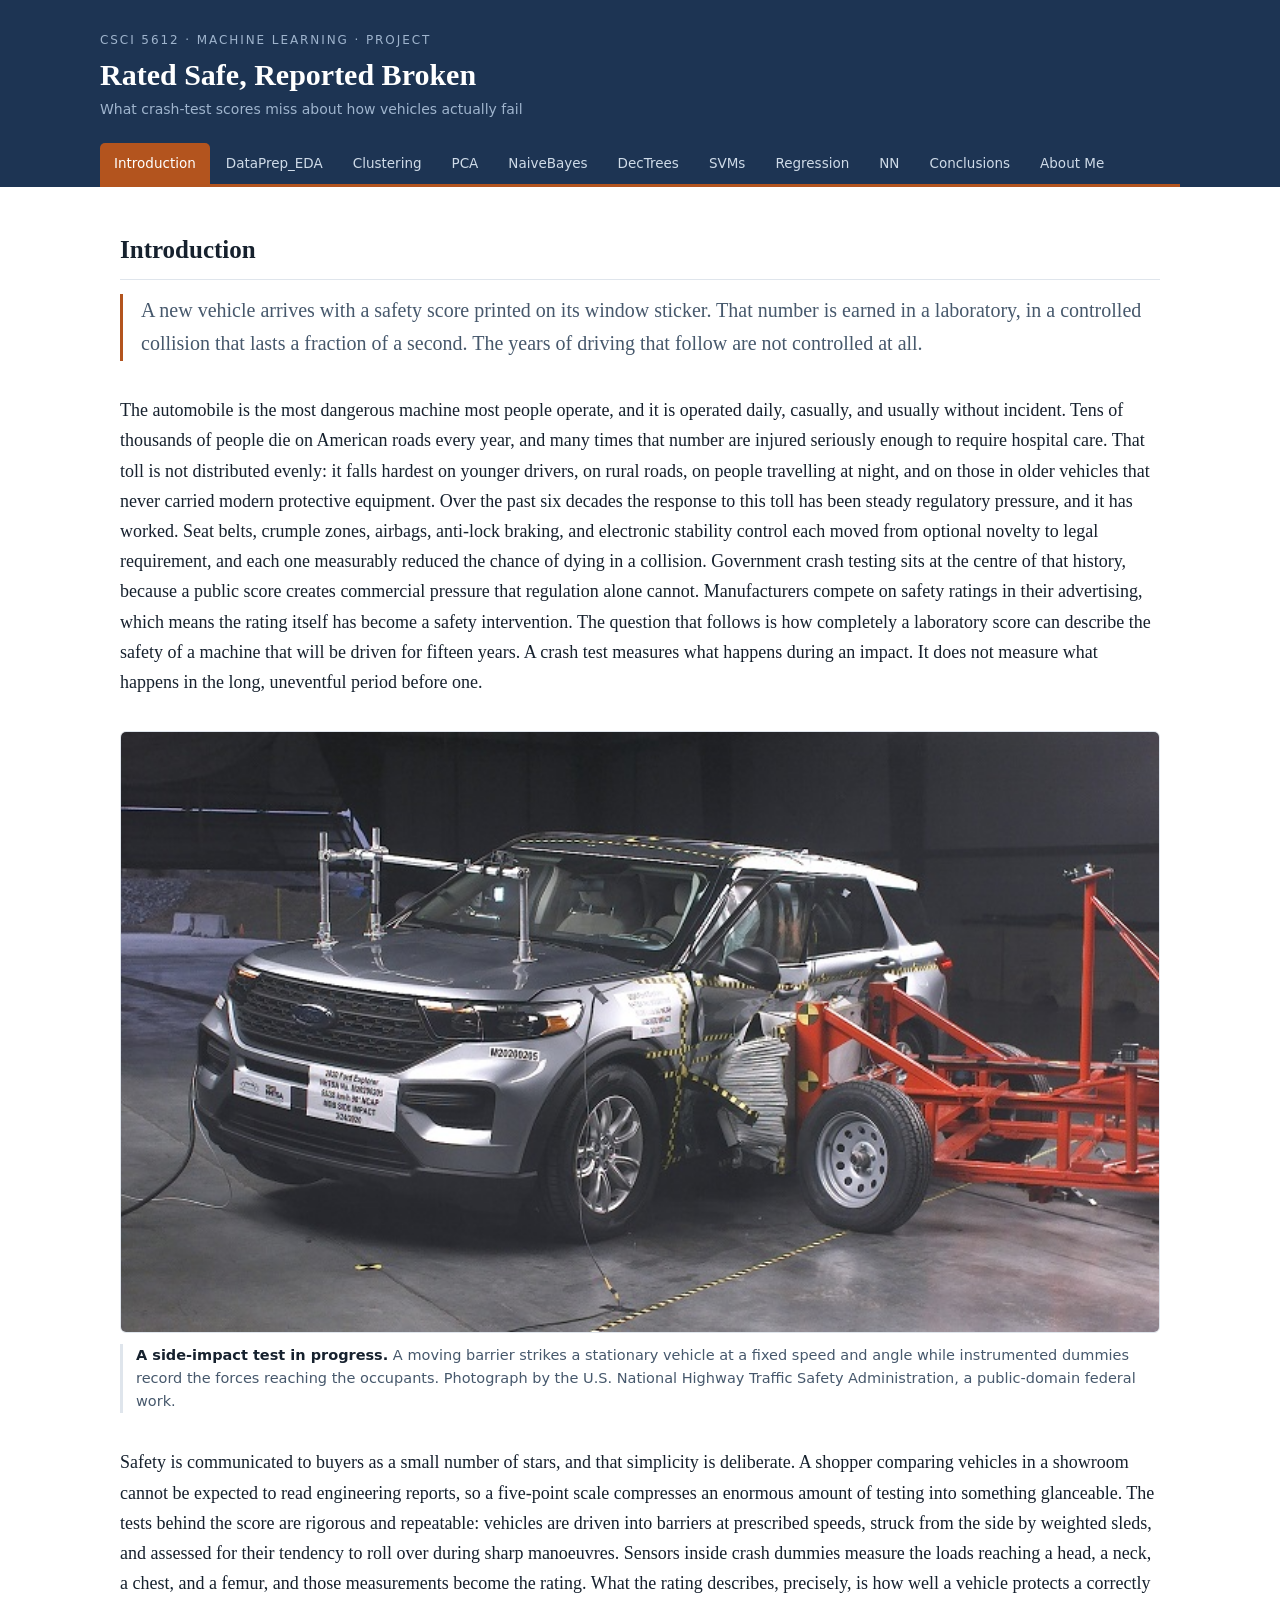
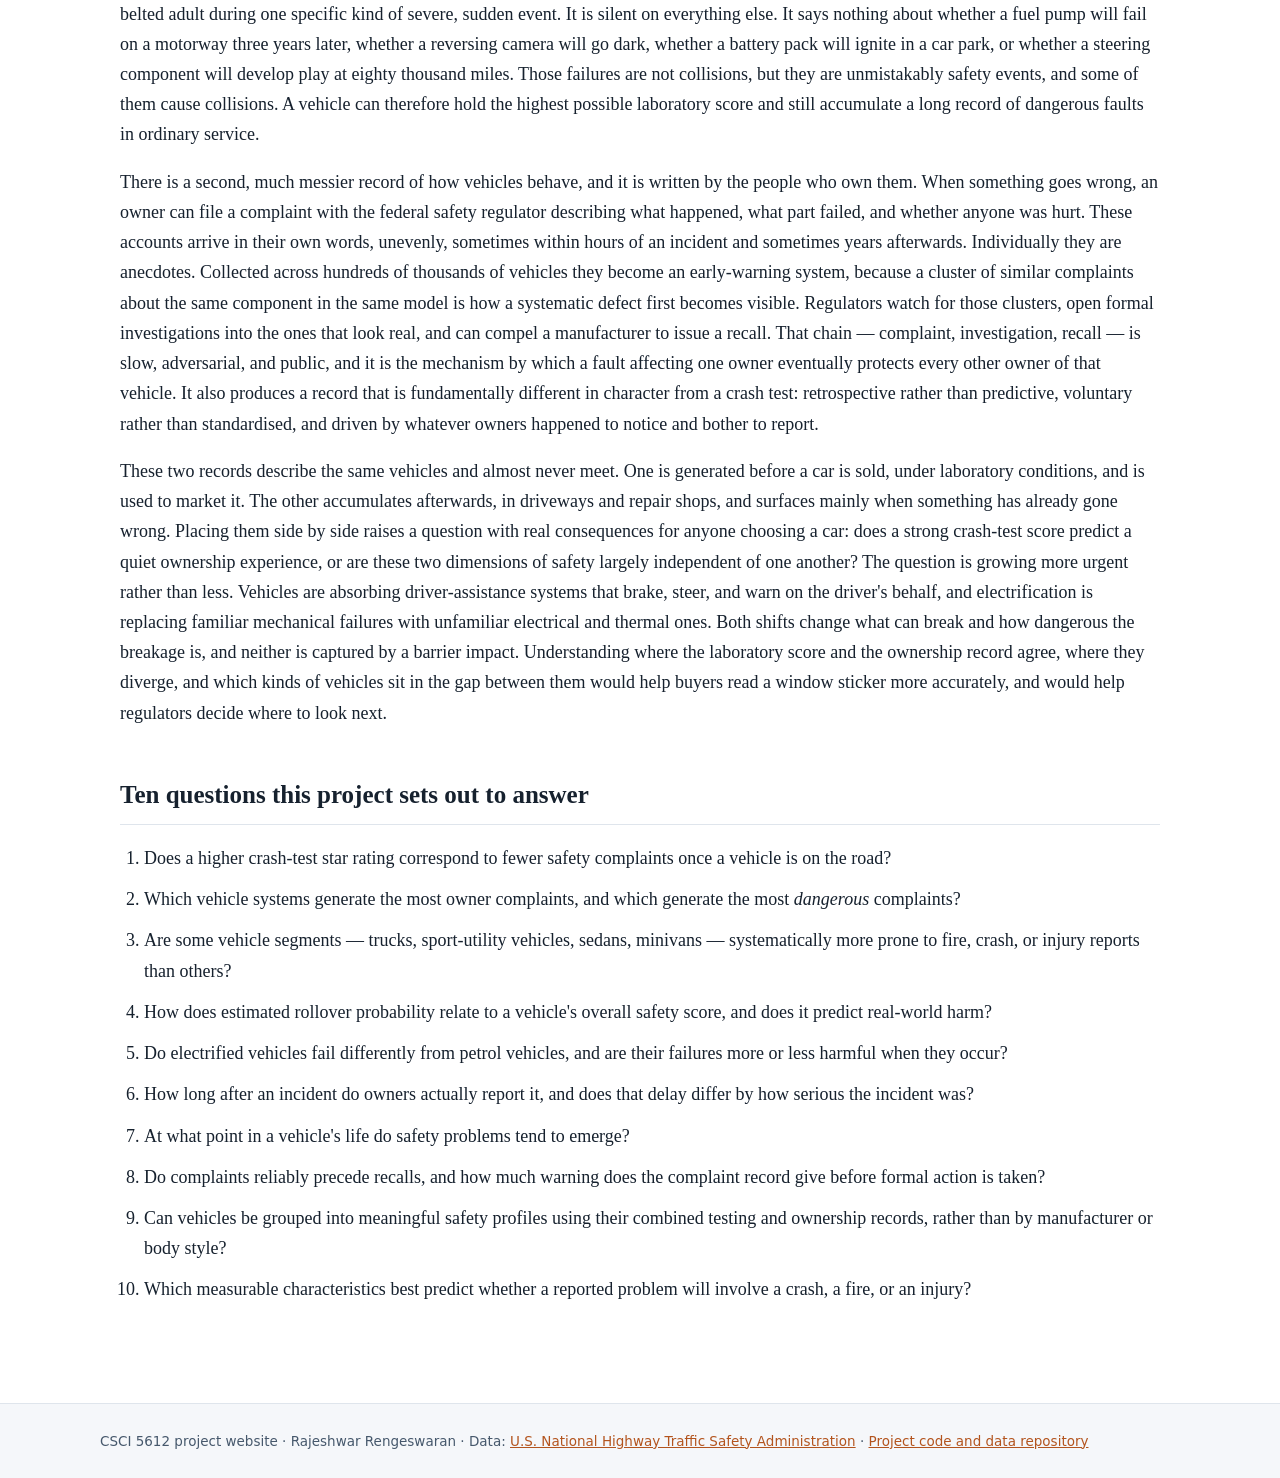
==== index.html @ ea60a5d2 "Module 1 Part 1: topic, data gathering, cleaning, and EDA Gathers NHTSA vehicle safety data from thr" ====
<!DOCTYPE html>
<html lang="en">
<head>
<meta charset="utf-8">
<meta name="viewport" content="width=device-width, initial-scale=1">
<title>Introduction | Vehicle Safety Project</title>
<meta name="description" content="Why laboratory crash-test scores may not describe how vehicles actually fail in service.">
<link rel="stylesheet" href="assets/css/style.css">
</head>
<body>
<header class="masthead">
  <div class="masthead-inner">
    <p class="course">CSCI 5612 &middot; Machine Learning &middot; Project</p>
    <h1>Rated Safe, Reported Broken</h1>
    <p class="byline">What crash-test scores miss about how vehicles actually fail</p>
    <nav class="tabs">
      <a href="index.html" class="active">Introduction</a>
      <a href="dataprep_eda.html">DataPrep_EDA</a>
      <a href="clustering.html">Clustering</a>
      <a href="pca.html">PCA</a>
      <a href="naivebayes.html">NaiveBayes</a>
      <a href="dectrees.html">DecTrees</a>
      <a href="svms.html">SVMs</a>
      <a href="regression.html">Regression</a>
      <a href="nn.html">NN</a>
      <a href="conclusions.html">Conclusions</a>
      <a href="about.html">About Me</a>
    </nav>
  </div>
</header>
<main>
<h2>Introduction</h2>

<p class="lede">A new vehicle arrives with a safety score printed on its window
sticker. That number is earned in a laboratory, in a controlled collision that
lasts a fraction of a second. The years of driving that follow are not
controlled at all.</p>

<p>The automobile is the most dangerous machine most people operate, and it is
operated daily, casually, and usually without incident. Tens of thousands of
people die on American roads every year, and many times that number are injured
seriously enough to require hospital care. That toll is not distributed evenly:
it falls hardest on younger drivers, on rural roads, on people travelling at
night, and on those in older vehicles that never carried modern protective
equipment. Over the past six decades the response to this toll has been steady
regulatory pressure, and it has worked. Seat belts, crumple zones, airbags,
anti-lock braking, and electronic stability control each moved from optional
novelty to legal requirement, and each one measurably reduced the chance of
dying in a collision. Government crash testing sits at the centre of that
history, because a public score creates commercial pressure that regulation
alone cannot. Manufacturers compete on safety ratings in their advertising,
which means the rating itself has become a safety intervention. The question
that follows is how completely a laboratory score can describe the safety of a
machine that will be driven for fifteen years. A crash test measures what
happens during an impact. It does not measure what happens in the long,
uneventful period before one.</p>

<figure>
  <img src="assets/img/crashtest_side.jpg"
       alt="A silver sport-utility vehicle undergoing a laboratory side-impact crash test">
  <figcaption><b>A side-impact test in progress.</b> A moving barrier strikes a
  stationary vehicle at a fixed speed and angle while instrumented dummies record
  the forces reaching the occupants. Photograph by the U.S. National Highway
  Traffic Safety Administration, a public-domain federal work.</figcaption>
</figure>

<p>Safety is communicated to buyers as a small number of stars, and that
simplicity is deliberate. A shopper comparing vehicles in a showroom cannot be
expected to read engineering reports, so a five-point scale compresses an
enormous amount of testing into something glanceable. The tests behind the score
are rigorous and repeatable: vehicles are driven into barriers at prescribed
speeds, struck from the side by weighted sleds, and assessed for their tendency
to roll over during sharp manoeuvres. Sensors inside crash dummies measure the
loads reaching a head, a neck, a chest, and a femur, and those measurements
become the rating. What the rating describes, precisely, is how well a vehicle
protects a correctly belted adult during one specific kind of severe, sudden
event. It is silent on everything else. It says nothing about whether a fuel
pump will fail on a motorway three years later, whether a reversing camera will
go dark, whether a battery pack will ignite in a car park, or whether a steering
component will develop play at eighty thousand miles. Those failures are not
collisions, but they are unmistakably safety events, and some of them cause
collisions. A vehicle can therefore hold the highest possible laboratory score
and still accumulate a long record of dangerous faults in ordinary service.</p>

<p>There is a second, much messier record of how vehicles behave, and it is
written by the people who own them. When something goes wrong, an owner can file
a complaint with the federal safety regulator describing what happened, what
part failed, and whether anyone was hurt. These accounts arrive in their own
words, unevenly, sometimes within hours of an incident and sometimes years
afterwards. Individually they are anecdotes. Collected across hundreds of
thousands of vehicles they become an early-warning system, because a cluster of
similar complaints about the same component in the same model is how a
systematic defect first becomes visible. Regulators watch for those clusters,
open formal investigations into the ones that look real, and can compel a
manufacturer to issue a recall. That chain — complaint, investigation, recall —
is slow, adversarial, and public, and it is the mechanism by which a fault
affecting one owner eventually protects every other owner of that vehicle. It
also produces a record that is fundamentally different in character from a crash
test: retrospective rather than predictive, voluntary rather than standardised,
and driven by whatever owners happened to notice and bother to report.</p>

<p>These two records describe the same vehicles and almost never meet. One is
generated before a car is sold, under laboratory conditions, and is used to
market it. The other accumulates afterwards, in driveways and repair shops, and
surfaces mainly when something has already gone wrong. Placing them side by side
raises a question with real consequences for anyone choosing a car: does a strong
crash-test score predict a quiet ownership experience, or are these two
dimensions of safety largely independent of one another? The question is growing
more urgent rather than less. Vehicles are absorbing driver-assistance systems
that brake, steer, and warn on the driver's behalf, and electrification is
replacing familiar mechanical failures with unfamiliar electrical and thermal
ones. Both shifts change what can break and how dangerous the breakage is, and
neither is captured by a barrier impact. Understanding where the laboratory score
and the ownership record agree, where they diverge, and which kinds of vehicles
sit in the gap between them would help buyers read a window sticker more
accurately, and would help regulators decide where to look next.</p>

<h2>Ten questions this project sets out to answer</h2>
<ol class="questions">
  <li>Does a higher crash-test star rating correspond to fewer safety complaints
      once a vehicle is on the road?</li>
  <li>Which vehicle systems generate the most owner complaints, and which generate
      the most <em>dangerous</em> complaints?</li>
  <li>Are some vehicle segments — trucks, sport-utility vehicles, sedans, minivans —
      systematically more prone to fire, crash, or injury reports than others?</li>
  <li>How does estimated rollover probability relate to a vehicle's overall safety
      score, and does it predict real-world harm?</li>
  <li>Do electrified vehicles fail differently from petrol vehicles, and are their
      failures more or less harmful when they occur?</li>
  <li>How long after an incident do owners actually report it, and does that delay
      differ by how serious the incident was?</li>
  <li>At what point in a vehicle's life do safety problems tend to emerge?</li>
  <li>Do complaints reliably precede recalls, and how much warning does the
      complaint record give before formal action is taken?</li>
  <li>Can vehicles be grouped into meaningful safety profiles using their combined
      testing and ownership records, rather than by manufacturer or body style?</li>
  <li>Which measurable characteristics best predict whether a reported problem will
      involve a crash, a fire, or an injury?</li>
</ol>
</main>
<footer><div>
  CSCI 5612 project website &middot; Rajeshwar Rengeswaran &middot;
  Data: <a href="https://www.nhtsa.gov/">U.S. National Highway Traffic Safety Administration</a> &middot;
  <a href="https://github.com/Rajeshwar987/csci5612-project">Project code and data repository</a>
</div></footer>
</body>
</html>
---- assets/css/style.css ----
/* CSCI 5612 Project - shared stylesheet */

:root {
  --ink: #16212e;
  --ink-soft: #46586c;
  --line: #dfe5ec;
  --bg: #ffffff;
  --bg-soft: #f5f7fa;
  --accent: #b3541e;
  --accent-soft: #fbf1e9;
  --navy: #1d3453;
  --max: 1080px;
}

* { box-sizing: border-box; }

html { scroll-behavior: smooth; }

body {
  margin: 0;
  background: var(--bg);
  color: var(--ink);
  font-family: "Iowan Old Style", "Palatino Linotype", Palatino, Georgia, serif;
  font-size: 18px;
  line-height: 1.68;
  -webkit-font-smoothing: antialiased;
}

/* ---------- masthead + navigation ---------- */

.masthead {
  background: var(--navy);
  color: #fff;
  padding: 30px 20px 0;
}

.masthead-inner {
  max-width: var(--max);
  margin: 0 auto;
}

.masthead .course {
  font-family: ui-sans-serif, system-ui, -apple-system, "Segoe UI", sans-serif;
  font-size: 12px;
  letter-spacing: 0.16em;
  text-transform: uppercase;
  color: #9fb4cd;
  margin: 0 0 6px;
}

.masthead h1 {
  font-size: 30px;
  line-height: 1.25;
  margin: 0 0 4px;
  font-weight: 600;
}

.masthead .byline {
  font-family: ui-sans-serif, system-ui, -apple-system, "Segoe UI", sans-serif;
  font-size: 14px;
  color: #9fb4cd;
  margin: 0 0 22px;
}

nav.tabs {
  display: flex;
  flex-wrap: wrap;
  gap: 2px;
  border-bottom: 3px solid var(--accent);
}

nav.tabs a {
  font-family: ui-sans-serif, system-ui, -apple-system, "Segoe UI", sans-serif;
  font-size: 13.5px;
  font-weight: 500;
  text-decoration: none;
  color: #cfdbe8;
  padding: 9px 14px;
  border-radius: 5px 5px 0 0;
  white-space: nowrap;
}

nav.tabs a:hover { background: rgba(255, 255, 255, 0.12); color: #fff; }

nav.tabs a.active {
  background: var(--accent);
  color: #fff;
}

/* ---------- page body ---------- */

main {
  max-width: var(--max);
  margin: 0 auto;
  padding: 42px 20px 80px;
}

h2 {
  font-size: 25px;
  margin: 46px 0 14px;
  padding-bottom: 8px;
  border-bottom: 1px solid var(--line);
  font-weight: 600;
}

main > h2:first-child { margin-top: 0; }

h3 {
  font-size: 19px;
  margin: 32px 0 10px;
  font-weight: 600;
}

p { margin: 0 0 17px; }

a { color: var(--accent); }

code {
  font-family: ui-monospace, "SF Mono", "Cascadia Mono", Consolas, monospace;
  font-size: 0.85em;
  background: var(--bg-soft);
  border: 1px solid var(--line);
  border-radius: 4px;
  padding: 1px 5px;
  word-break: break-all;
}

/* ---------- reusable blocks ---------- */

.lede {
  font-size: 20px;
  color: var(--ink-soft);
  border-left: 3px solid var(--accent);
  padding-left: 18px;
  margin-bottom: 34px;
}

.callout {
  background: var(--accent-soft);
  border: 1px solid #edd9c8;
  border-left: 4px solid var(--accent);
  border-radius: 0 6px 6px 0;
  padding: 16px 20px;
  margin: 26px 0;
}

.callout p:last-child { margin-bottom: 0; }

.placeholder {
  background: var(--bg-soft);
  border: 1px dashed #c3ccd7;
  border-radius: 8px;
  padding: 30px 26px;
  color: var(--ink-soft);
}

.placeholder p:last-child { margin-bottom: 0; }

ol.questions { padding-left: 24px; }
ol.questions li { margin-bottom: 11px; }

/* ---------- figures ---------- */

figure {
  margin: 34px 0;
  padding: 0;
}

figure img {
  width: 100%;
  height: auto;
  display: block;
  border: 1px solid var(--line);
  border-radius: 6px;
  background: #fff;
}

figure figcaption {
  font-family: ui-sans-serif, system-ui, -apple-system, "Segoe UI", sans-serif;
  font-size: 14.5px;
  line-height: 1.6;
  color: var(--ink-soft);
  margin-top: 11px;
  padding-left: 13px;
  border-left: 3px solid var(--line);
}

figure figcaption b { color: var(--ink); }

.figure-grid {
  display: grid;
  grid-template-columns: repeat(auto-fit, minmax(300px, 1fr));
  gap: 26px;
}

.figure-grid figure { margin: 0; }

/* ---------- tables ---------- */

.table-wrap { overflow-x: auto; margin: 26px 0; }

table {
  border-collapse: collapse;
  width: 100%;
  font-family: ui-sans-serif, system-ui, -apple-system, "Segoe UI", sans-serif;
  font-size: 14.5px;
}

th, td {
  border: 1px solid var(--line);
  padding: 8px 12px;
  text-align: left;
  vertical-align: top;
}

th { background: var(--bg-soft); font-weight: 600; }

tbody tr:nth-child(even) { background: #fafbfd; }

/* ---------- footer ---------- */

footer {
  border-top: 1px solid var(--line);
  background: var(--bg-soft);
  padding: 26px 20px;
}

footer div {
  max-width: var(--max);
  margin: 0 auto;
  font-family: ui-sans-serif, system-ui, -apple-system, "Segoe UI", sans-serif;
  font-size: 13.5px;
  color: var(--ink-soft);
}

@media (max-width: 640px) {
  body { font-size: 17px; }
  .masthead h1 { font-size: 24px; }
  nav.tabs a { font-size: 12.5px; padding: 8px 10px; }
}
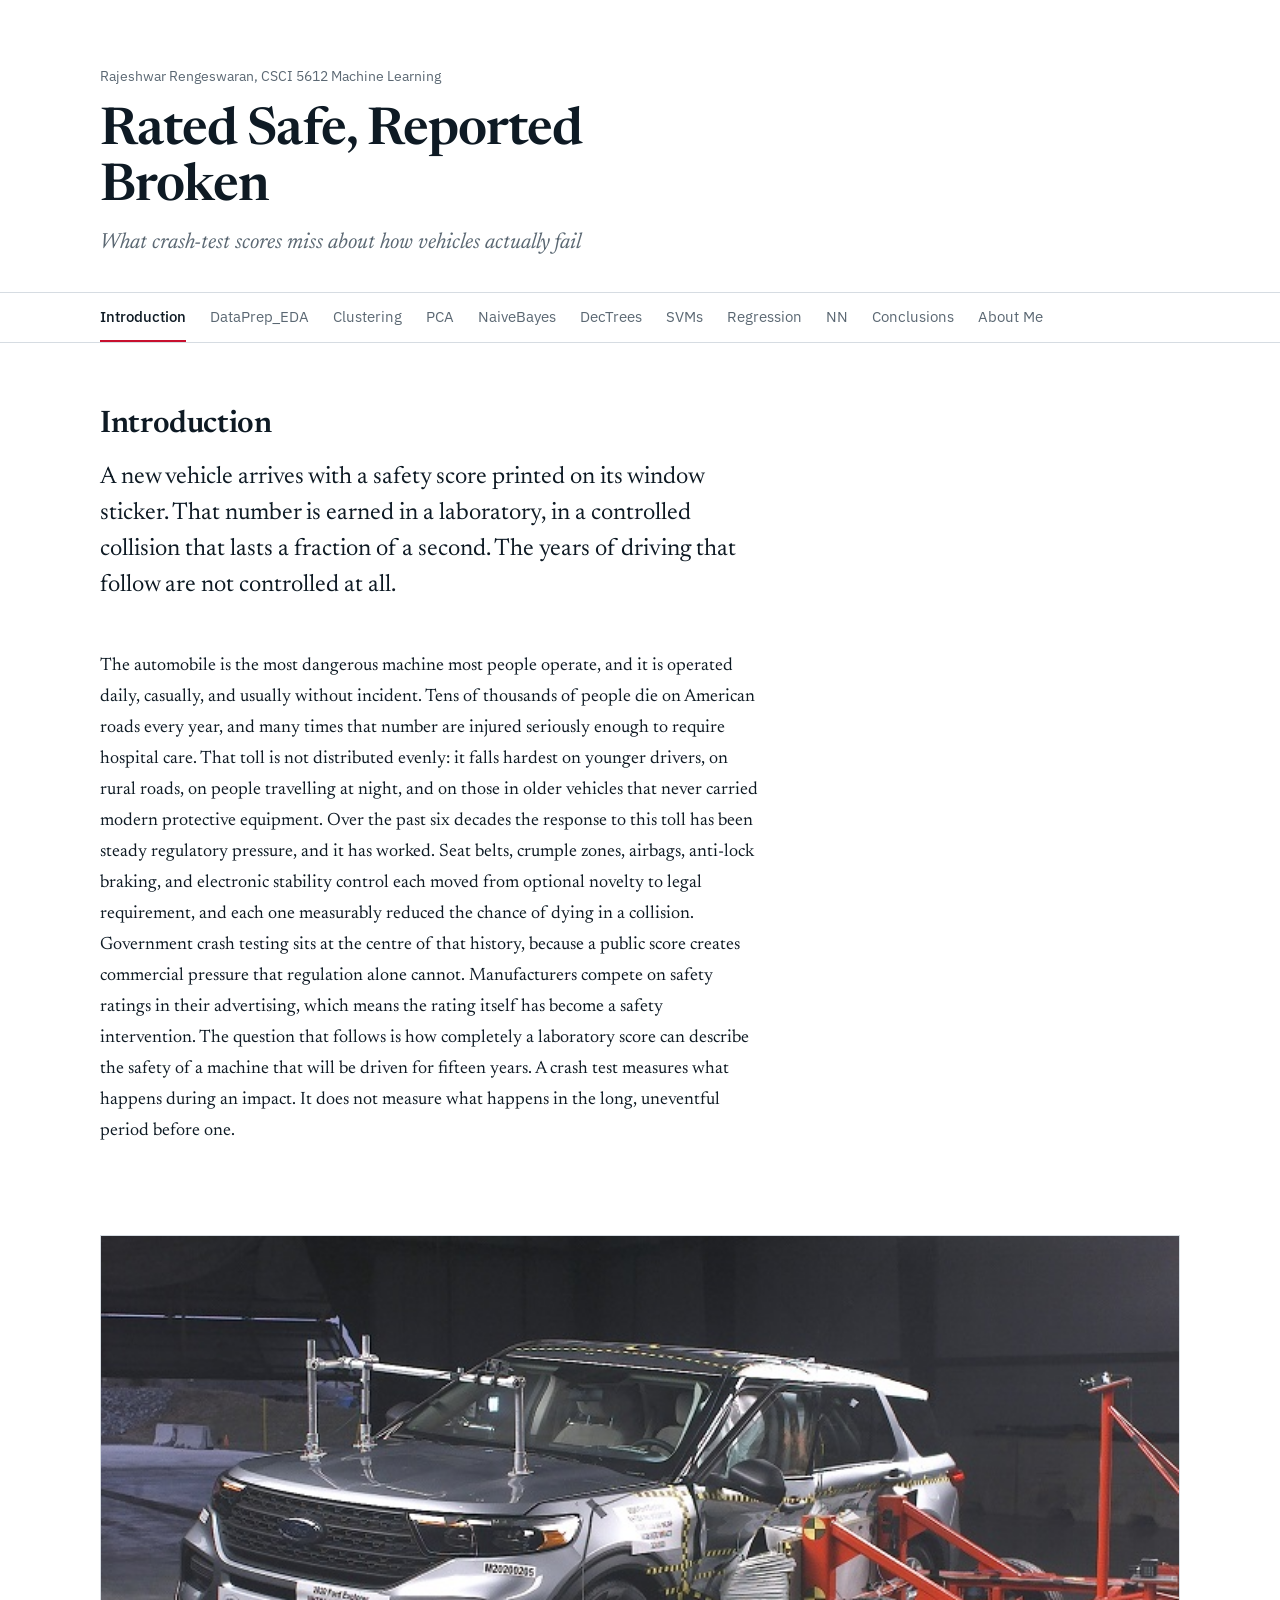
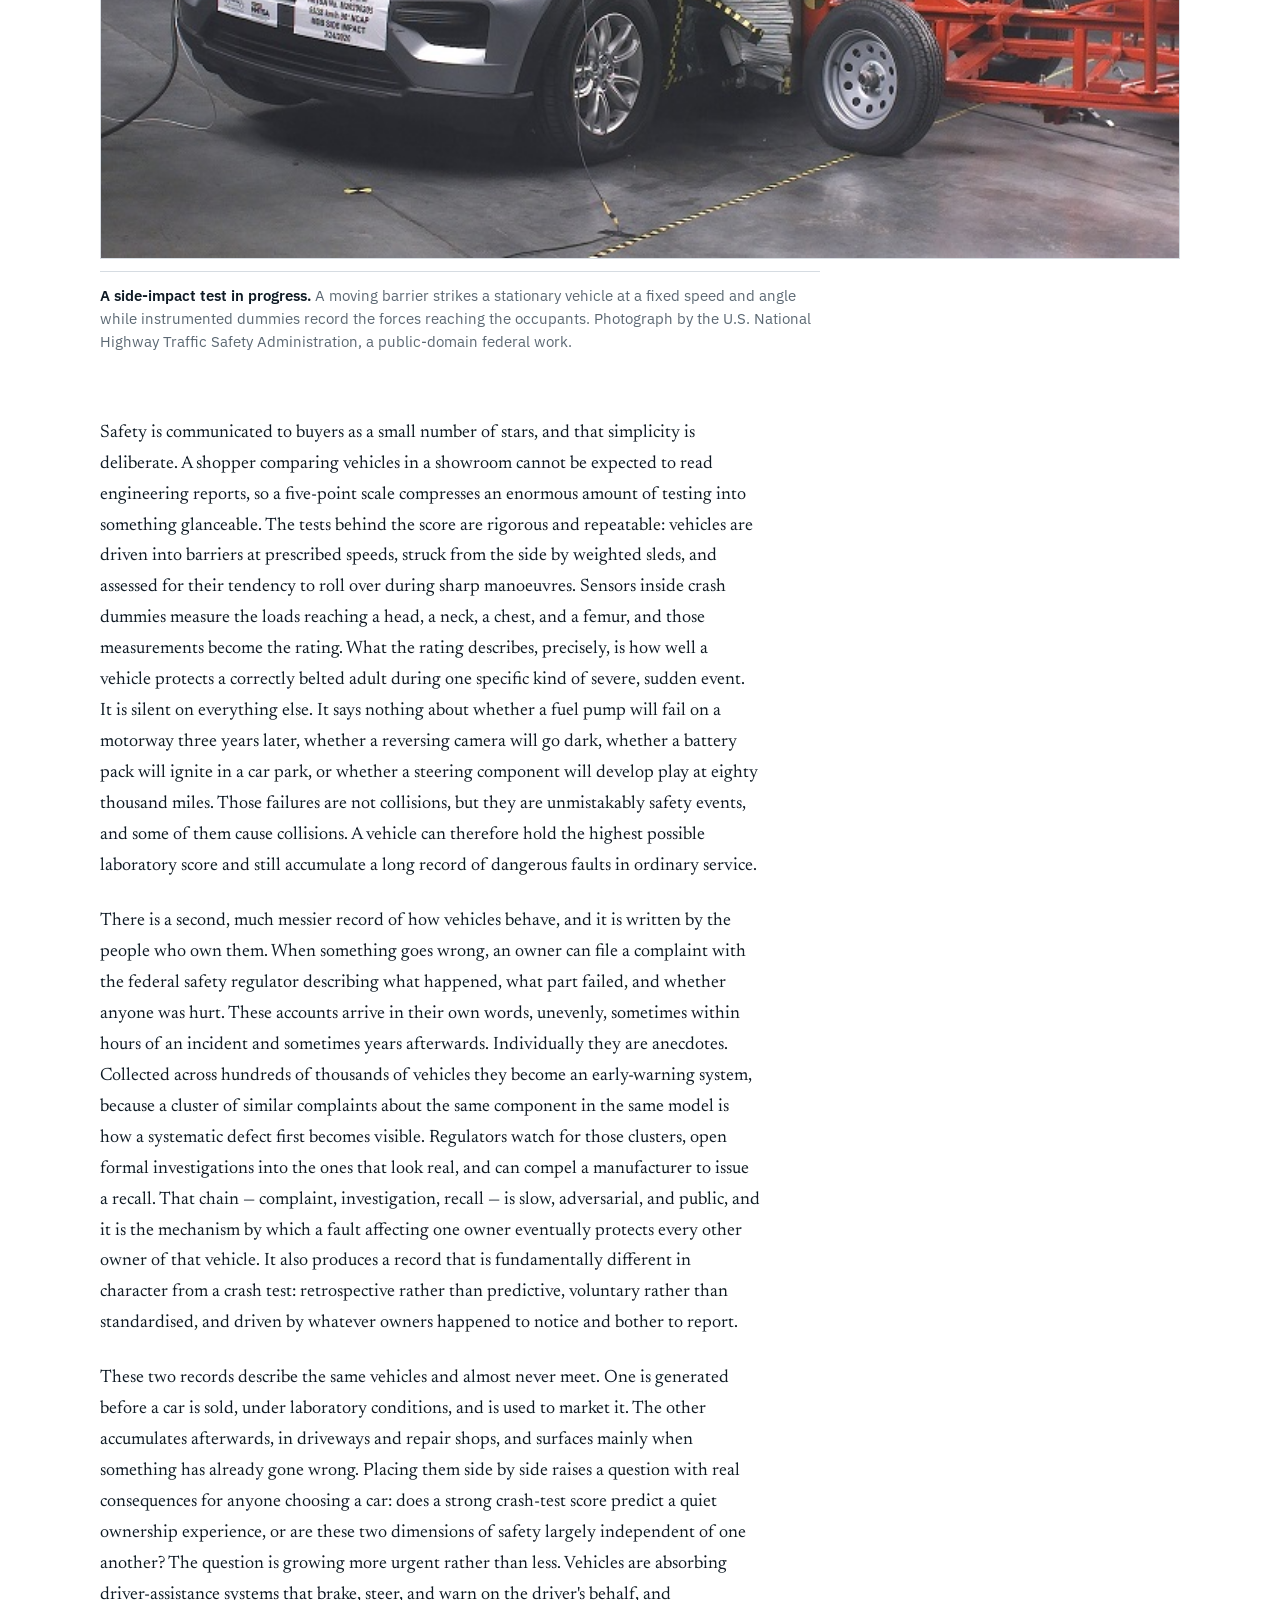
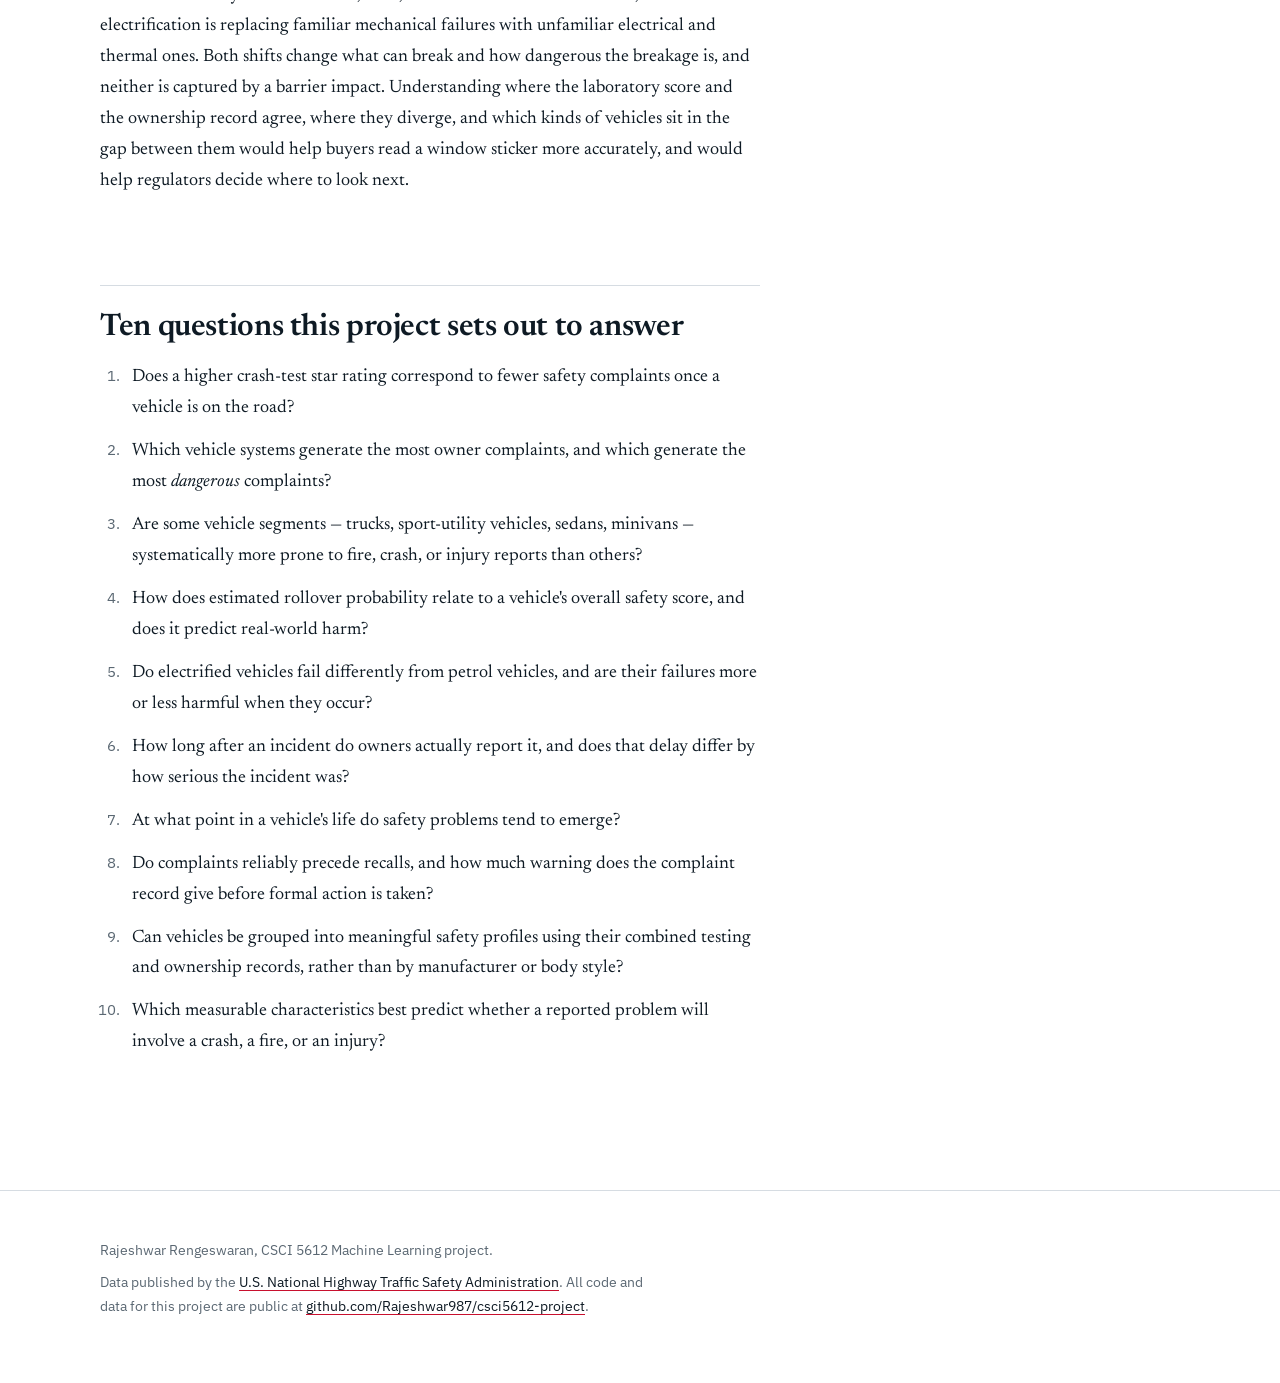
==== commit fd7c3e32: "Redesign around an editorial data-journalism system Applies the frontend-design skill, which overrid" ====
--- a/index.html
+++ b/index.html
@@ -5,15 +5,21 @@
 <meta name="viewport" content="width=device-width, initial-scale=1">
 <title>Introduction | Vehicle Safety Project</title>
 <meta name="description" content="Why laboratory crash-test scores may not describe how vehicles actually fail in service.">
+<link rel="preconnect" href="https://fonts.googleapis.com">
+<link rel="preconnect" href="https://fonts.gstatic.com" crossorigin>
+<link href="https://fonts.googleapis.com/css2?family=IBM+Plex+Sans:wght@400;500;600&family=Newsreader:ital,opsz,wght@0,6..72,400;0,6..72,600;1,6..72,400&display=swap" rel="stylesheet">
 <link rel="stylesheet" href="assets/css/style.css">
 </head>
 <body>
 <header class="masthead">
-  <div class="masthead-inner">
-    <p class="course">CSCI 5612 &middot; Machine Learning &middot; Project</p>
+  <div class="wrap">
+    <p class="course">Rajeshwar Rengeswaran, CSCI 5612 Machine Learning</p>
     <h1>Rated Safe, Reported Broken</h1>
     <p class="byline">What crash-test scores miss about how vehicles actually fail</p>
-    <nav class="tabs">
+  </div>
+</header>
+<nav class="tabs" aria-label="Project sections">
+  <div class="wrap">
       <a href="index.html" class="active">Introduction</a>
       <a href="dataprep_eda.html">DataPrep_EDA</a>
       <a href="clustering.html">Clustering</a>
@@ -25,9 +31,8 @@
       <a href="nn.html">NN</a>
       <a href="conclusions.html">Conclusions</a>
       <a href="about.html">About Me</a>
-    </nav>
   </div>
-</header>
+</nav>
 <main>
 <h2>Introduction</h2>
 
@@ -138,10 +143,11 @@
       involve a crash, a fire, or an injury?</li>
 </ol>
 </main>
-<footer><div>
-  CSCI 5612 project website &middot; Rajeshwar Rengeswaran &middot;
-  Data: <a href="https://www.nhtsa.gov/">U.S. National Highway Traffic Safety Administration</a> &middot;
-  <a href="https://github.com/Rajeshwar987/csci5612-project">Project code and data repository</a>
+<footer><div class="wrap">
+  <p>Rajeshwar Rengeswaran, CSCI 5612 Machine Learning project.</p>
+  <p>Data published by the <a href="https://www.nhtsa.gov/">U.S. National Highway
+  Traffic Safety Administration</a>. All code and data for this project are public at
+  <a href="https://github.com/Rajeshwar987/csci5612-project">github.com/Rajeshwar987/csci5612-project</a>.</p>
 </div></footer>
 </body>
 </html>
--- a/assets/css/style.css
+++ b/assets/css/style.css
@@ -1,168 +1,328 @@
-/* CSCI 5612 Project - shared stylesheet */
+/* ============================================================
+   Rated Safe, Reported Broken - CSCI 5612 project
+
+   Direction: the test-facility record. The page borrows from the
+   subject's own materials - federal safety reports, instrumentation,
+   crash-test documentation - rather than from dashboard convention.
+
+   Rules this stylesheet holds itself to:
+   - one accent, spent on interface state and severity, nowhere else
+   - hairline rules are the only separator; no cards, no shadows
+   - figures and tables break out wider than the prose measure, which
+     makes the data structural instead of decorative
+   - sentence case everywhere; no tracked-out capitals
+   - motion only in response to something the reader did
+   ============================================================ */
 
 :root {
-  --ink: #16212e;
-  --ink-soft: #46586c;
-  --line: #dfe5ec;
-  --bg: #ffffff;
-  --bg-soft: #f5f7fa;
-  --accent: #b3541e;
-  --accent-soft: #fbf1e9;
-  --navy: #1d3453;
-  --max: 1080px;
+  --paper: #ffffff;
+  --paper-sunk: #f6f8f9;
+  --ink: #0e1a24;
+  --graphite: #5b6873;
+  --rule: #d6dce2;
+  --rule-faint: #e8edf1;
+  --signal: #c8102e;
+  --signal-sunk: #fdf2f3;
+
+  /* 4px base */
+  --s1: 4px;   --s2: 8px;   --s3: 12px;  --s4: 16px;
+  --s5: 24px;  --s6: 32px;  --s7: 48px;  --s8: 64px;  --s9: 96px;
+
+  --serif: "Newsreader", Georgia, "Times New Roman", serif;
+  --sans: "IBM Plex Sans", ui-sans-serif, system-ui, -apple-system, sans-serif;
+  --mono: ui-monospace, "SF Mono", "Cascadia Mono", Consolas, monospace;
+
+  --measure: 66ch;
+  --gutter: 20px;
 }
 
 * { box-sizing: border-box; }
 
-html { scroll-behavior: smooth; }
+html {
+  -webkit-text-size-adjust: 100%;
+  scroll-padding-top: 72px;   /* the pinned nav must not cover anchor targets */
+}
 
 body {
   margin: 0;
-  background: var(--bg);
-  color: var(--ink);
-  font-family: "Iowan Old Style", "Palatino Linotype", Palatino, Georgia, serif;
+  background: var(--paper);
+  color: var(--ink);
+  font-family: var(--serif);
   font-size: 18px;
-  line-height: 1.68;
+  line-height: 1.72;
+  font-optical-sizing: auto;
   -webkit-font-smoothing: antialiased;
 }
 
-/* ---------- masthead + navigation ---------- */
+.wrap {
+  max-width: 1120px;
+  margin: 0 auto;
+  padding: 0 var(--gutter);
+}
+
+/* ============================================================
+   MASTHEAD - scrolls away; the nav below it does the persisting
+   ============================================================ */
 
 .masthead {
-  background: var(--navy);
-  color: #fff;
-  padding: 30px 20px 0;
-}
-
-.masthead-inner {
-  max-width: var(--max);
+  padding: var(--s8) 0 var(--s6);
+  border-bottom: 1px solid var(--rule);
+}
+
+.masthead .course {
+  font-family: var(--sans);
+  font-size: 14px;
+  font-weight: 400;
+  color: var(--graphite);
+  margin: 0 0 var(--s4);
+}
+
+.masthead h1 {
+  font-family: var(--serif);
+  font-size: clamp(34px, 5.2vw, 52px);
+  font-weight: 600;
+  line-height: 1.08;
+  letter-spacing: -0.018em;
+  margin: 0 0 var(--s3);
+  max-width: 20ch;
+}
+
+.masthead .byline {
+  font-family: var(--serif);
+  font-size: clamp(19px, 2.2vw, 22px);
+  font-style: italic;
+  line-height: 1.45;
+  color: var(--graphite);
+  margin: 0;
+  max-width: 44ch;
+}
+
+/* ============================================================
+   PERSISTENT NAVIGATION
+   ============================================================ */
+
+nav.tabs {
+  position: sticky;
+  top: 0;
+  z-index: 20;
+  background: var(--paper);
+  border-bottom: 1px solid var(--rule);
+}
+
+/* When the tab row overflows, a short fade at the right edge reports that
+   there are more sections off-screen. It is suppressed once they all fit. */
+nav.tabs::after {
+  content: "";
+  position: absolute;
+  top: 0;
+  right: 0;
+  bottom: 1px;
+  width: 48px;
+  background: linear-gradient(to right, rgba(255, 255, 255, 0), var(--paper));
+  pointer-events: none;
+}
+
+@media (min-width: 1140px) {
+  nav.tabs::after { display: none; }
+}
+
+nav.tabs .wrap {
+  display: flex;
+  gap: var(--s5);
+  overflow-x: auto;
+  scrollbar-width: none;
+  -ms-overflow-style: none;
+}
+
+nav.tabs .wrap::-webkit-scrollbar { display: none; }
+
+nav.tabs a {
+  flex: none;
+  font-family: var(--sans);
+  font-size: 14.5px;
+  font-weight: 400;
+  line-height: 1;
+  color: var(--graphite);
+  text-decoration: none;
+  padding: 17px 0 15px;
+  border-bottom: 2px solid transparent;
+  white-space: nowrap;
+  transition: color 0.15s ease;
+}
+
+nav.tabs a:hover { color: var(--ink); }
+
+nav.tabs a:focus-visible {
+  outline: 2px solid var(--signal);
+  outline-offset: -2px;
+  color: var(--ink);
+}
+
+/* The single accent: you are here. */
+nav.tabs a.active {
+  color: var(--ink);
+  font-weight: 500;
+  border-bottom-color: var(--signal);
+}
+
+/* ============================================================
+   PAGE GRID
+   Prose holds a 66ch measure; figures and tables break out wider.
+   ============================================================ */
+
+/* The prose column is left-aligned with the masthead rather than centred,
+   so the page has one consistent left edge from the title down. Figures and
+   tables extend past the measure to the right, which is what makes the data
+   read as structural instead of inset. */
+main {
+  display: grid;
+  grid-template-columns:
+    [text-start] min(var(--measure), 100%)
+    [text-end] minmax(0, 1fr)
+    [wide-end];
+  max-width: 1120px;
   margin: 0 auto;
-}
-
-.masthead .course {
-  font-family: ui-sans-serif, system-ui, -apple-system, "Segoe UI", sans-serif;
-  font-size: 12px;
-  letter-spacing: 0.16em;
-  text-transform: uppercase;
-  color: #9fb4cd;
-  margin: 0 0 6px;
-}
-
-.masthead h1 {
-  font-size: 30px;
-  line-height: 1.25;
-  margin: 0 0 4px;
+  padding: var(--s8) var(--gutter) var(--s9);
+  row-gap: 0;
+}
+
+main > * {
+  grid-column: text-start / text-end;
+  min-width: 0;
+}
+
+main > figure,
+main > .table-wrap,
+main > .figure-grid {
+  grid-column: text-start / wide-end;
+}
+
+/* ============================================================
+   TEXT
+   ============================================================ */
+
+h2 {
+  font-family: var(--serif);
+  font-size: clamp(25px, 3vw, 31px);
   font-weight: 600;
-}
-
-.masthead .byline {
-  font-family: ui-sans-serif, system-ui, -apple-system, "Segoe UI", sans-serif;
-  font-size: 14px;
-  color: #9fb4cd;
-  margin: 0 0 22px;
-}
-
-nav.tabs {
-  display: flex;
-  flex-wrap: wrap;
-  gap: 2px;
-  border-bottom: 3px solid var(--accent);
-}
-
-nav.tabs a {
-  font-family: ui-sans-serif, system-ui, -apple-system, "Segoe UI", sans-serif;
-  font-size: 13.5px;
-  font-weight: 500;
-  text-decoration: none;
-  color: #cfdbe8;
-  padding: 9px 14px;
-  border-radius: 5px 5px 0 0;
-  white-space: nowrap;
-}
-
-nav.tabs a:hover { background: rgba(255, 255, 255, 0.12); color: #fff; }
-
-nav.tabs a.active {
-  background: var(--accent);
-  color: #fff;
-}
-
-/* ---------- page body ---------- */
-
-main {
-  max-width: var(--max);
-  margin: 0 auto;
-  padding: 42px 20px 80px;
-}
-
-h2 {
-  font-size: 25px;
-  margin: 46px 0 14px;
-  padding-bottom: 8px;
-  border-bottom: 1px solid var(--line);
+  line-height: 1.18;
+  letter-spacing: -0.012em;
+  margin: var(--s8) 0 var(--s4);
+  padding-top: var(--s5);
+  border-top: 1px solid var(--rule);
+}
+
+main > h2:first-child {
+  margin-top: 0;
+  padding-top: 0;
+  border-top: none;
+}
+
+h3 {
+  font-family: var(--serif);
+  font-size: 21px;
   font-weight: 600;
-}
-
-main > h2:first-child { margin-top: 0; }
-
-h3 {
-  font-size: 19px;
-  margin: 32px 0 10px;
-  font-weight: 600;
-}
-
-p { margin: 0 0 17px; }
-
-a { color: var(--accent); }
+  line-height: 1.32;
+  margin: var(--s6) 0 var(--s3);
+}
+
+p { margin: 0 0 var(--s5); }
+
+a {
+  color: var(--ink);
+  text-decoration-color: var(--signal);
+  text-decoration-thickness: 1px;
+  text-underline-offset: 3px;
+}
+
+a:hover { color: var(--signal); }
+
+a:focus-visible {
+  outline: 2px solid var(--signal);
+  outline-offset: 2px;
+}
 
 code {
-  font-family: ui-monospace, "SF Mono", "Cascadia Mono", Consolas, monospace;
-  font-size: 0.85em;
-  background: var(--bg-soft);
-  border: 1px solid var(--line);
-  border-radius: 4px;
+  font-family: var(--mono);
+  font-size: 0.84em;
+  background: var(--paper-sunk);
+  border: 1px solid var(--rule-faint);
   padding: 1px 5px;
   word-break: break-all;
 }
 
-/* ---------- reusable blocks ---------- */
+/* --- lede: the one place type runs large -------------------- */
 
 .lede {
-  font-size: 20px;
-  color: var(--ink-soft);
-  border-left: 3px solid var(--accent);
-  padding-left: 18px;
-  margin-bottom: 34px;
-}
+  font-family: var(--serif);
+  font-size: clamp(20px, 2.4vw, 24px);
+  line-height: 1.5;
+  color: var(--ink);
+  margin: 0 0 var(--s7);
+  max-width: 54ch;
+}
+
+/* --- callout: a rule, not a box ----------------------------- */
 
 .callout {
-  background: var(--accent-soft);
-  border: 1px solid #edd9c8;
-  border-left: 4px solid var(--accent);
-  border-radius: 0 6px 6px 0;
-  padding: 16px 20px;
-  margin: 26px 0;
-}
-
-.callout p:last-child { margin-bottom: 0; }
+  border-left: 2px solid var(--signal);
+  padding: var(--s1) 0 var(--s1) var(--s5);
+  margin: var(--s6) 0;
+}
+
+.callout p:last-child,
+.callout ul:last-child { margin-bottom: 0; }
 
 .placeholder {
-  background: var(--bg-soft);
-  border: 1px dashed #c3ccd7;
-  border-radius: 8px;
-  padding: 30px 26px;
-  color: var(--ink-soft);
+  border-top: 1px solid var(--rule);
+  border-bottom: 1px solid var(--rule);
+  padding: var(--s5) 0;
+  color: var(--graphite);
 }
 
 .placeholder p:last-child { margin-bottom: 0; }
 
-ol.questions { padding-left: 24px; }
-ol.questions li { margin-bottom: 11px; }
-
-/* ---------- figures ---------- */
+blockquote {
+  margin: var(--s6) 0;
+  padding-left: var(--s5);
+  border-left: 2px solid var(--rule);
+  font-family: var(--serif);
+  font-size: clamp(20px, 2.3vw, 23px);
+  font-style: italic;
+  line-height: 1.45;
+  color: var(--ink);
+}
+
+blockquote p:last-child { margin-bottom: 0; }
+
+/* --- lists -------------------------------------------------- */
+
+ol.questions {
+  padding-left: var(--s5);
+  margin: 0 0 var(--s5);
+}
+
+ol.questions li {
+  margin-bottom: var(--s3);
+  padding-left: var(--s2);
+}
+
+ol.questions li::marker {
+  color: var(--graphite);
+  font-family: var(--sans);
+  font-size: 0.82em;
+}
+
+main ul { padding-left: var(--s5); margin: 0 0 var(--s5); }
+main ul li { margin-bottom: var(--s2); }
+main ul li::marker { color: var(--graphite); }
+
+/* ============================================================
+   FIGURES - the structural element of the site
+   ============================================================ */
 
 figure {
-  margin: 34px 0;
+  margin: var(--s8) 0;
   padding: 0;
 }
 
@@ -170,71 +330,152 @@
   width: 100%;
   height: auto;
   display: block;
-  border: 1px solid var(--line);
-  border-radius: 6px;
-  background: #fff;
+  background: var(--paper);
+  border: 1px solid var(--rule);
 }
 
 figure figcaption {
-  font-family: ui-sans-serif, system-ui, -apple-system, "Segoe UI", sans-serif;
+  font-family: var(--sans);
   font-size: 14.5px;
   line-height: 1.6;
-  color: var(--ink-soft);
-  margin-top: 11px;
-  padding-left: 13px;
-  border-left: 3px solid var(--line);
-}
-
-figure figcaption b { color: var(--ink); }
+  color: var(--graphite);
+  margin-top: var(--s3);
+  padding-top: var(--s3);
+  border-top: 1px solid var(--rule);
+  max-width: 80ch;
+}
+
+/* The bold clause is the figure's name - a scientific-publishing
+   convention that carries structure, not emphasis for its own sake. */
+figure figcaption b {
+  color: var(--ink);
+  font-weight: 600;
+}
 
 .figure-grid {
   display: grid;
-  grid-template-columns: repeat(auto-fit, minmax(300px, 1fr));
-  gap: 26px;
+  grid-template-columns: repeat(auto-fit, minmax(320px, 1fr));
+  gap: var(--s7);
 }
 
 .figure-grid figure { margin: 0; }
 
-/* ---------- tables ---------- */
-
-.table-wrap { overflow-x: auto; margin: 26px 0; }
+/* ============================================================
+   TABLES
+   ============================================================ */
+
+.table-wrap {
+  overflow-x: auto;
+  margin: var(--s7) 0;
+  border-top: 2px solid var(--ink);
+  border-bottom: 1px solid var(--rule);
+}
 
 table {
   border-collapse: collapse;
   width: 100%;
-  font-family: ui-sans-serif, system-ui, -apple-system, "Segoe UI", sans-serif;
-  font-size: 14.5px;
+  font-family: var(--sans);
+  font-size: 15px;
 }
 
 th, td {
-  border: 1px solid var(--line);
-  padding: 8px 12px;
+  padding: var(--s3) var(--s4) var(--s3) 0;
   text-align: left;
   vertical-align: top;
-}
-
-th { background: var(--bg-soft); font-weight: 600; }
-
-tbody tr:nth-child(even) { background: #fafbfd; }
-
-/* ---------- footer ---------- */
+  border-bottom: 1px solid var(--rule-faint);
+}
+
+th {
+  font-weight: 600;
+  font-size: 14px;
+  color: var(--ink);
+  border-bottom: 1px solid var(--rule);
+  white-space: nowrap;
+}
+
+td { color: var(--graphite); }
+td:first-child { color: var(--ink); }
+
+tbody tr:last-child td { border-bottom: none; }
+
+/* ============================================================
+   FOOTER
+   ============================================================ */
 
 footer {
-  border-top: 1px solid var(--line);
-  background: var(--bg-soft);
-  padding: 26px 20px;
-}
-
-footer div {
-  max-width: var(--max);
-  margin: 0 auto;
-  font-family: ui-sans-serif, system-ui, -apple-system, "Segoe UI", sans-serif;
-  font-size: 13.5px;
-  color: var(--ink-soft);
+  border-top: 1px solid var(--rule);
+  padding: var(--s7) 0 var(--s8);
+}
+
+footer .wrap {
+  font-family: var(--sans);
+  font-size: 14px;
+  line-height: 1.7;
+  color: var(--graphite);
+  max-width: 1120px;
+}
+
+footer p { margin: 0 0 var(--s2); max-width: 70ch; }
+footer p:last-child { margin-bottom: 0; }
+
+/* ============================================================
+   RESPONSIVE
+   ============================================================ */
+
+@media (max-width: 900px) {
+  main > figure,
+  main > .table-wrap,
+  main > .figure-grid {
+    grid-column: text-start / text-end;
+  }
 }
 
 @media (max-width: 640px) {
-  body { font-size: 17px; }
-  .masthead h1 { font-size: 24px; }
-  nav.tabs a { font-size: 12.5px; padding: 8px 10px; }
-}
+  :root { --gutter: 18px; }
+  body { font-size: 17.5px; }
+  html { scroll-padding-top: 60px; }
+
+  .masthead { padding: var(--s7) 0 var(--s5); }
+  .masthead h1 { max-width: none; }
+
+  nav.tabs .wrap { gap: var(--s4); }
+  nav.tabs a { font-size: 14px; padding: 14px 0 12px; }
+
+  main { padding: var(--s7) var(--gutter) var(--s8); }
+  h2 { margin-top: var(--s7); }
+  figure { margin: var(--s7) 0; }
+  th, td { padding-right: var(--s3); }
+}
+
+/* ============================================================
+   QUALITY FLOOR
+   ============================================================ */
+
+@media (prefers-reduced-motion: reduce) {
+  html { scroll-behavior: auto; }
+  *, *::before, *::after {
+    animation-duration: 0.01ms !important;
+    animation-iteration-count: 1 !important;
+    transition-duration: 0.01ms !important;
+  }
+}
+
+@media (prefers-contrast: more) {
+  :root {
+    --graphite: #35424d;
+    --rule: #8c98a4;
+    --rule-faint: #b4bec8;
+  }
+}
+
+@media print {
+  nav.tabs { display: none; }
+  .masthead { border-bottom: 1px solid #000; }
+  a { color: #000; text-decoration: none; }
+  figure { break-inside: avoid; }
+  main {
+    display: block;
+    max-width: none;
+    padding: 0;
+  }
+}
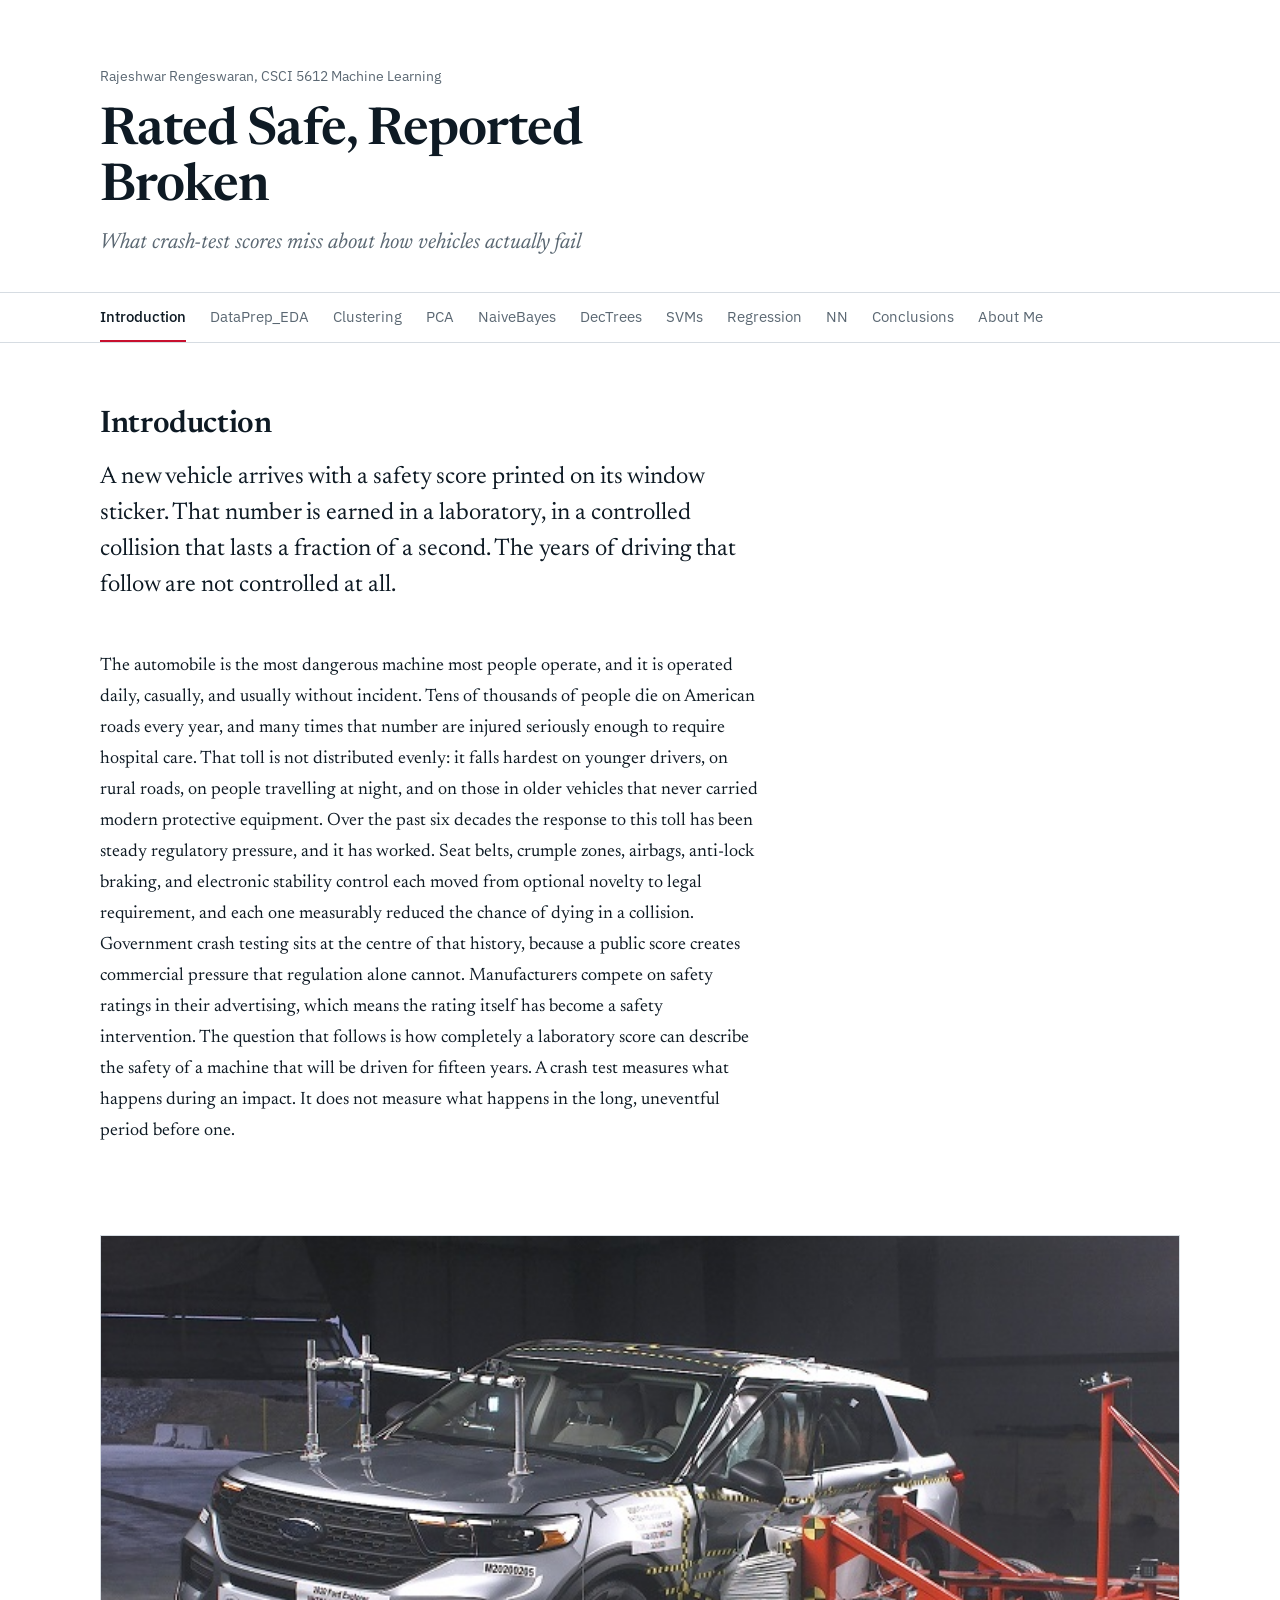
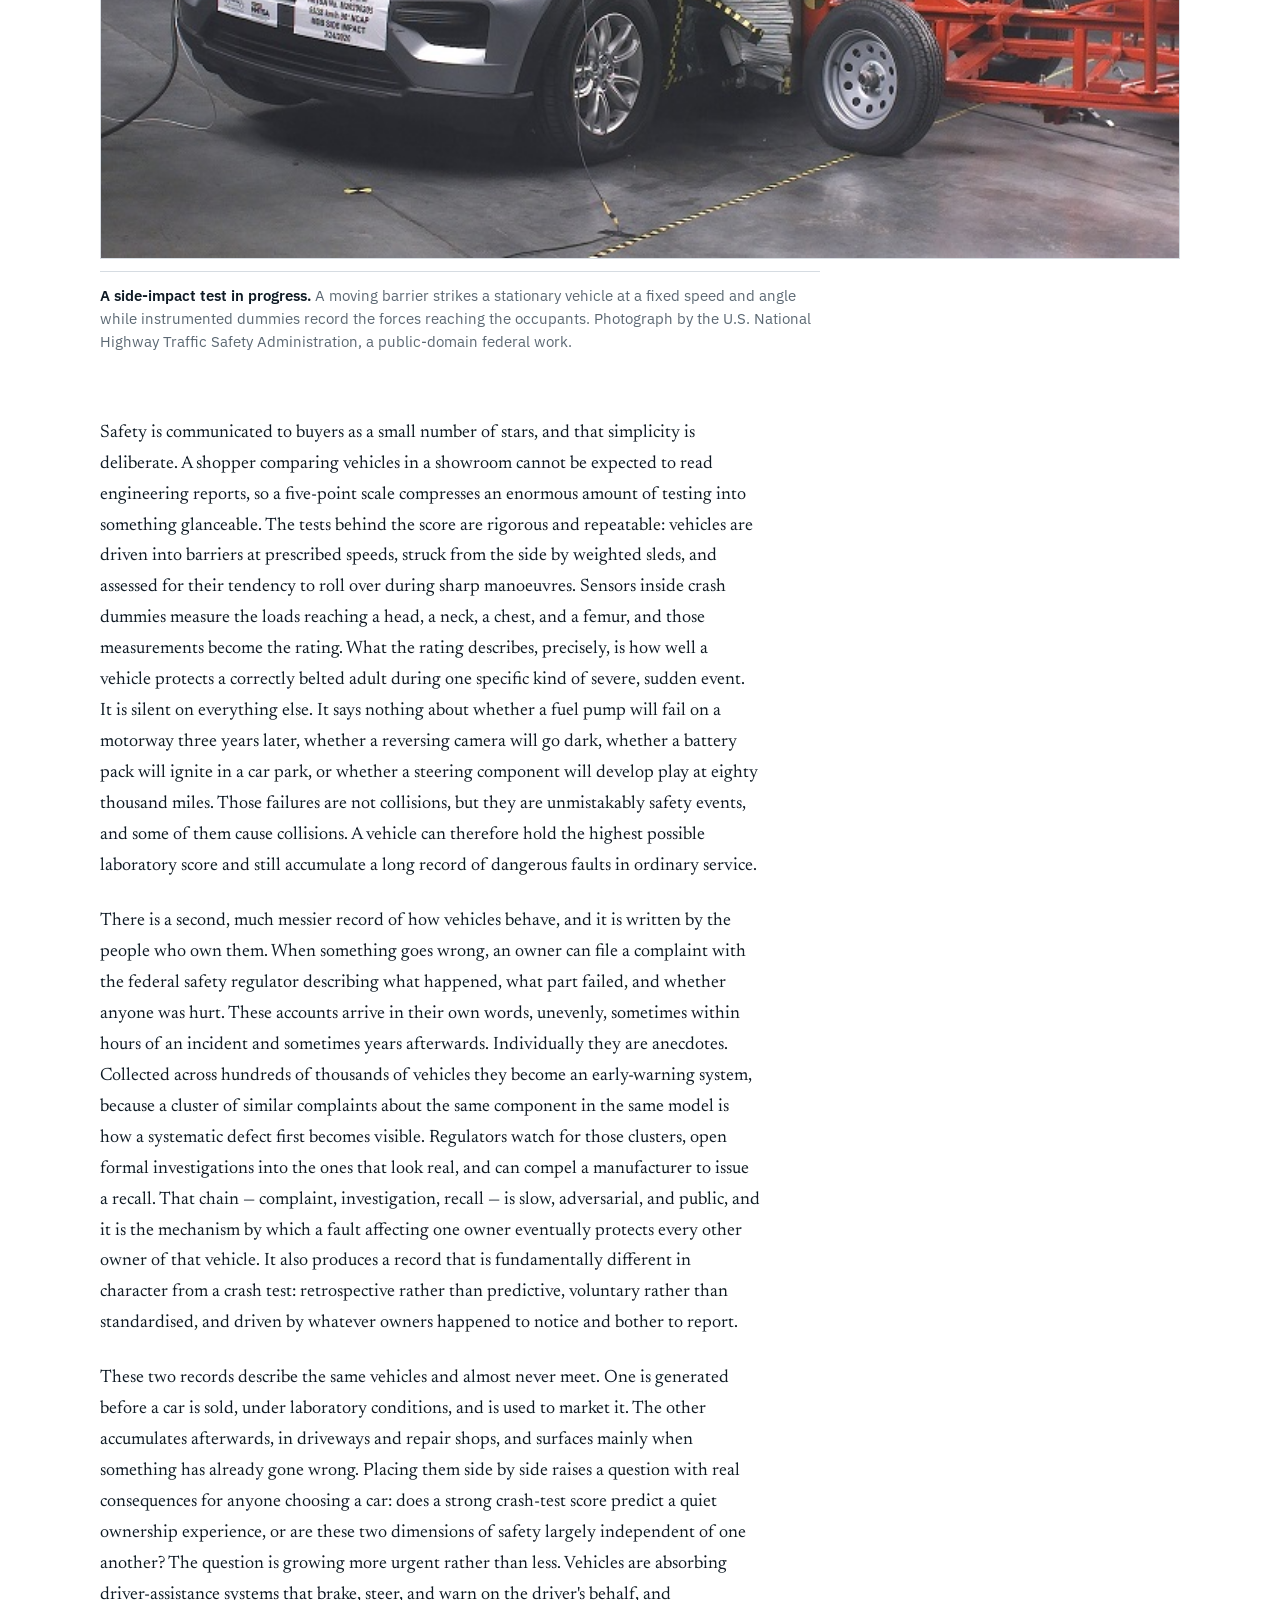
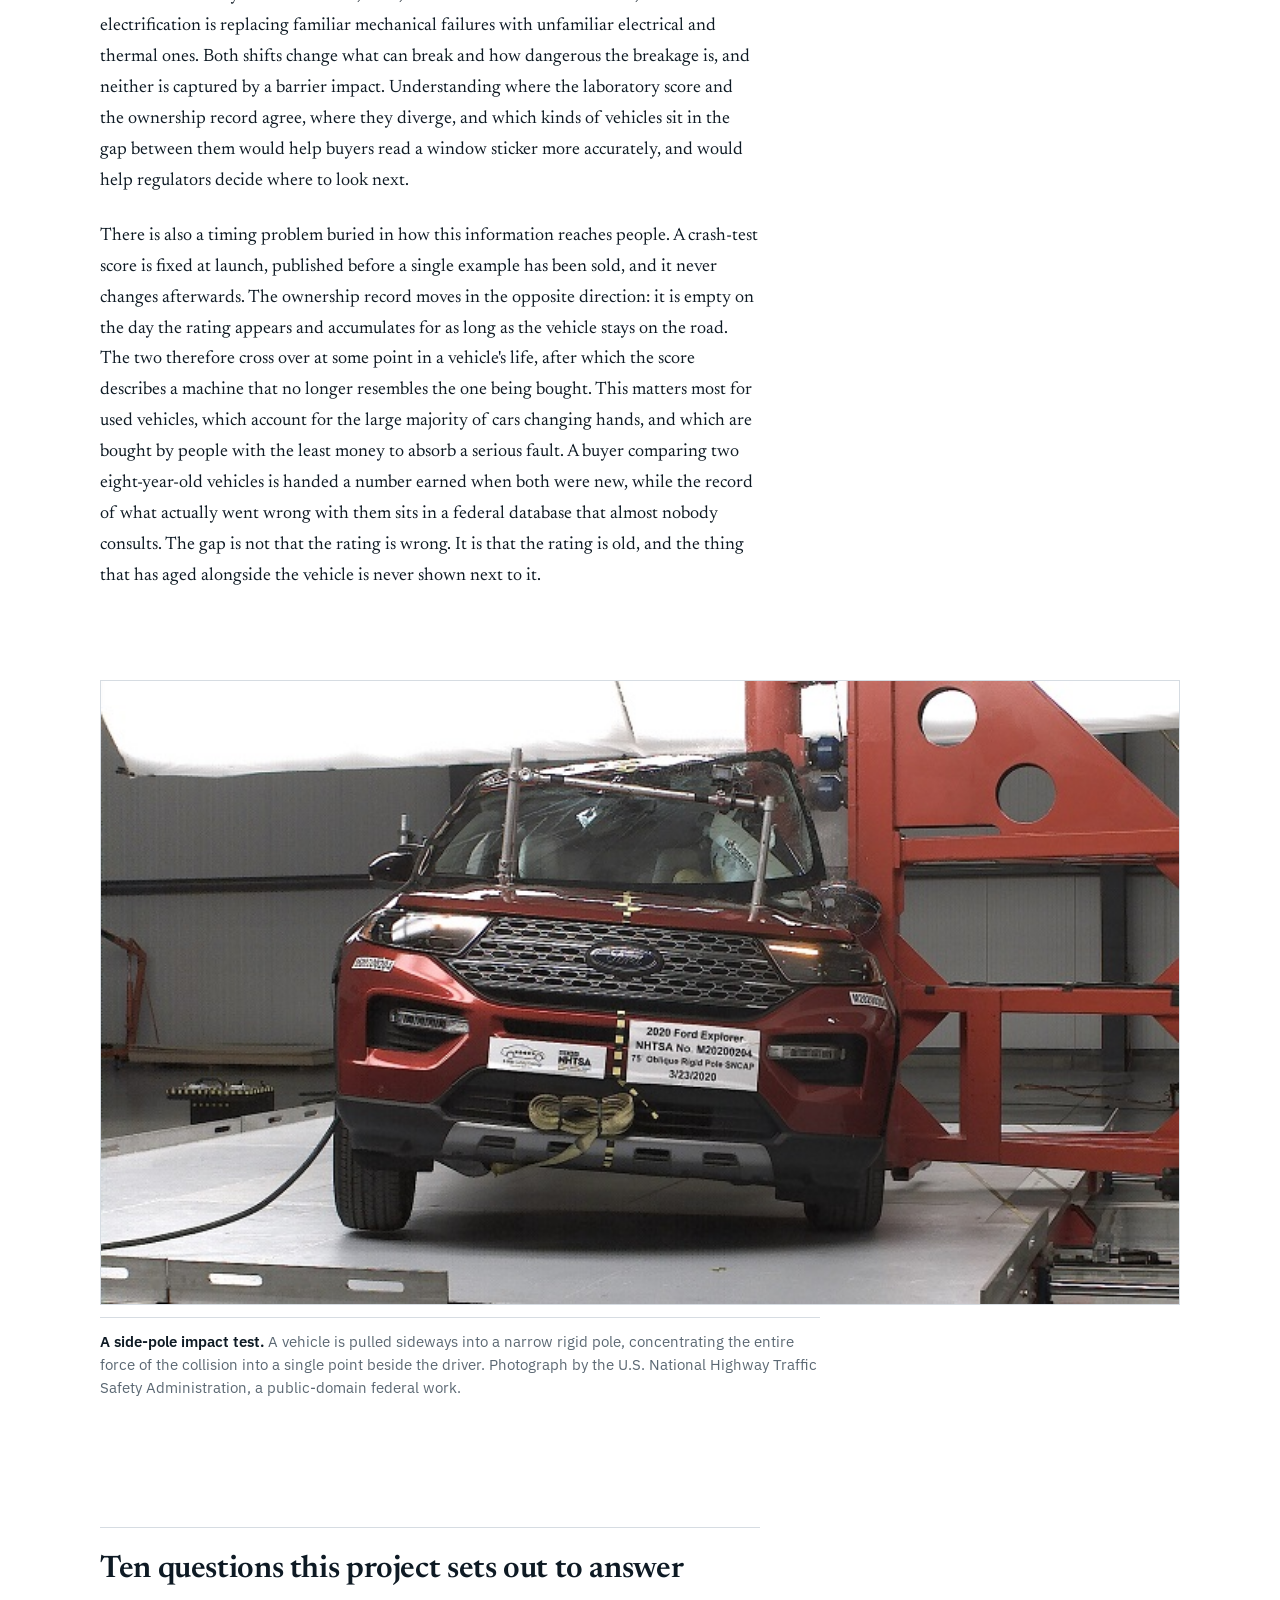
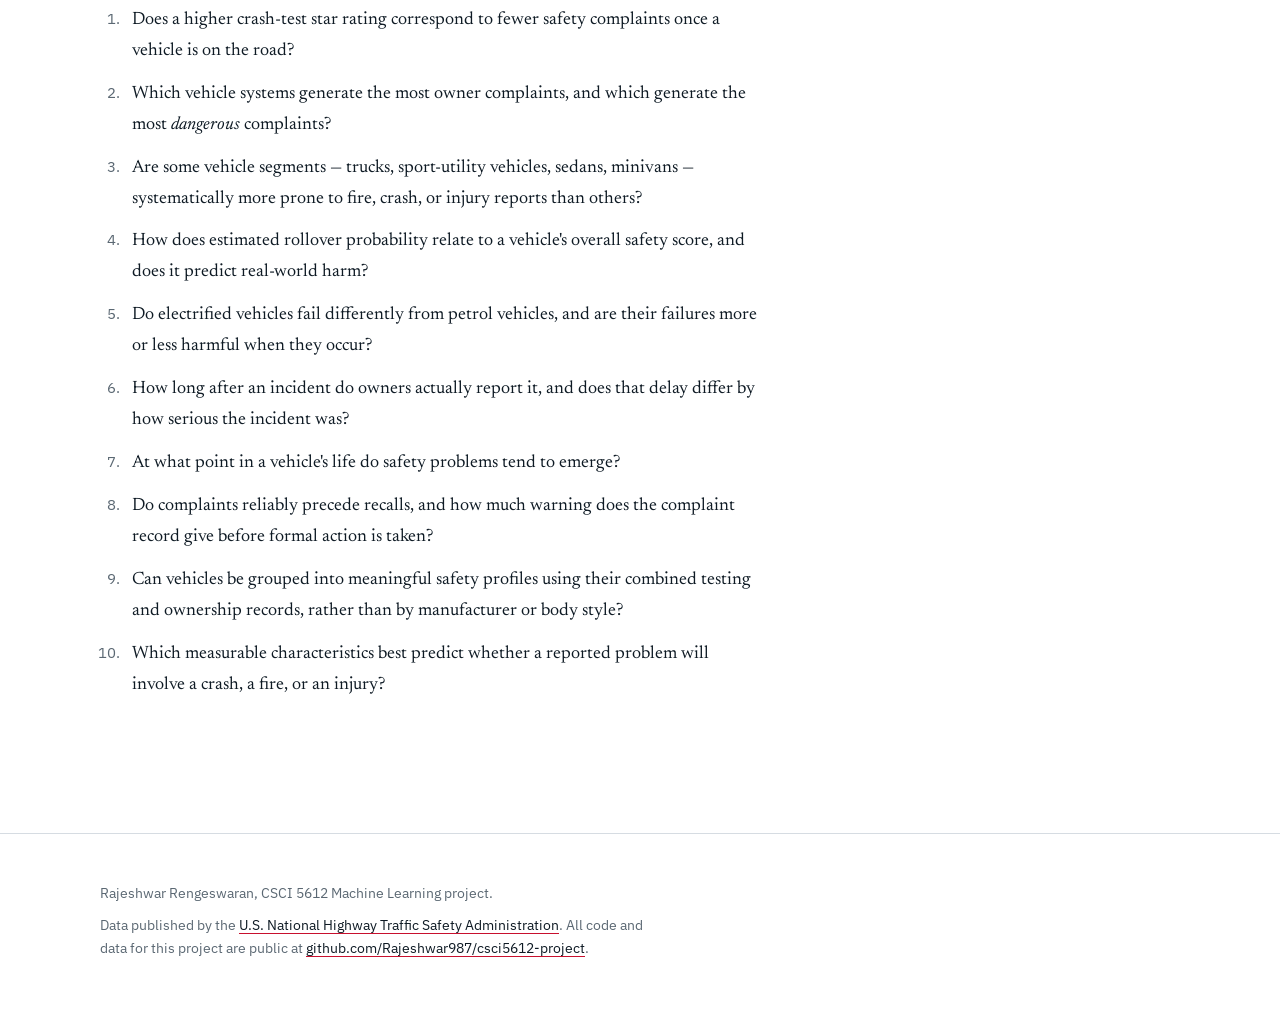
==== commit 4702f034: "module 2 updates 1 Co-Authored-By: Claude Opus 5 <noreply@anthropic.com>" ====
--- a/index.html
+++ b/index.html
@@ -120,6 +120,30 @@
 sit in the gap between them would help buyers read a window sticker more
 accurately, and would help regulators decide where to look next.</p>
 
+<p>There is also a timing problem buried in how this information reaches people.
+A crash-test score is fixed at launch, published before a single example has
+been sold, and it never changes afterwards. The ownership record moves in the
+opposite direction: it is empty on the day the rating appears and accumulates
+for as long as the vehicle stays on the road. The two therefore cross over at
+some point in a vehicle's life, after which the score describes a machine that
+no longer resembles the one being bought. This matters most for used vehicles,
+which account for the large majority of cars changing hands, and which are
+bought by people with the least money to absorb a serious fault. A buyer
+comparing two eight-year-old vehicles is handed a number earned when both were
+new, while the record of what actually went wrong with them sits in a federal
+database that almost nobody consults. The gap is not that the rating is wrong.
+It is that the rating is old, and the thing that has aged alongside the vehicle
+is never shown next to it.</p>
+
+<figure>
+  <img src="assets/img/crashtest_pole.jpg"
+       alt="A vehicle positioned against a rigid pole for a side-impact crash test">
+  <figcaption><b>A side-pole impact test.</b> A vehicle is pulled sideways into a
+  narrow rigid pole, concentrating the entire force of the collision into a
+  single point beside the driver. Photograph by the U.S. National Highway Traffic
+  Safety Administration, a public-domain federal work.</figcaption>
+</figure>
+
 <h2>Ten questions this project sets out to answer</h2>
 <ol class="questions">
   <li>Does a higher crash-test star rating correspond to fewer safety complaints
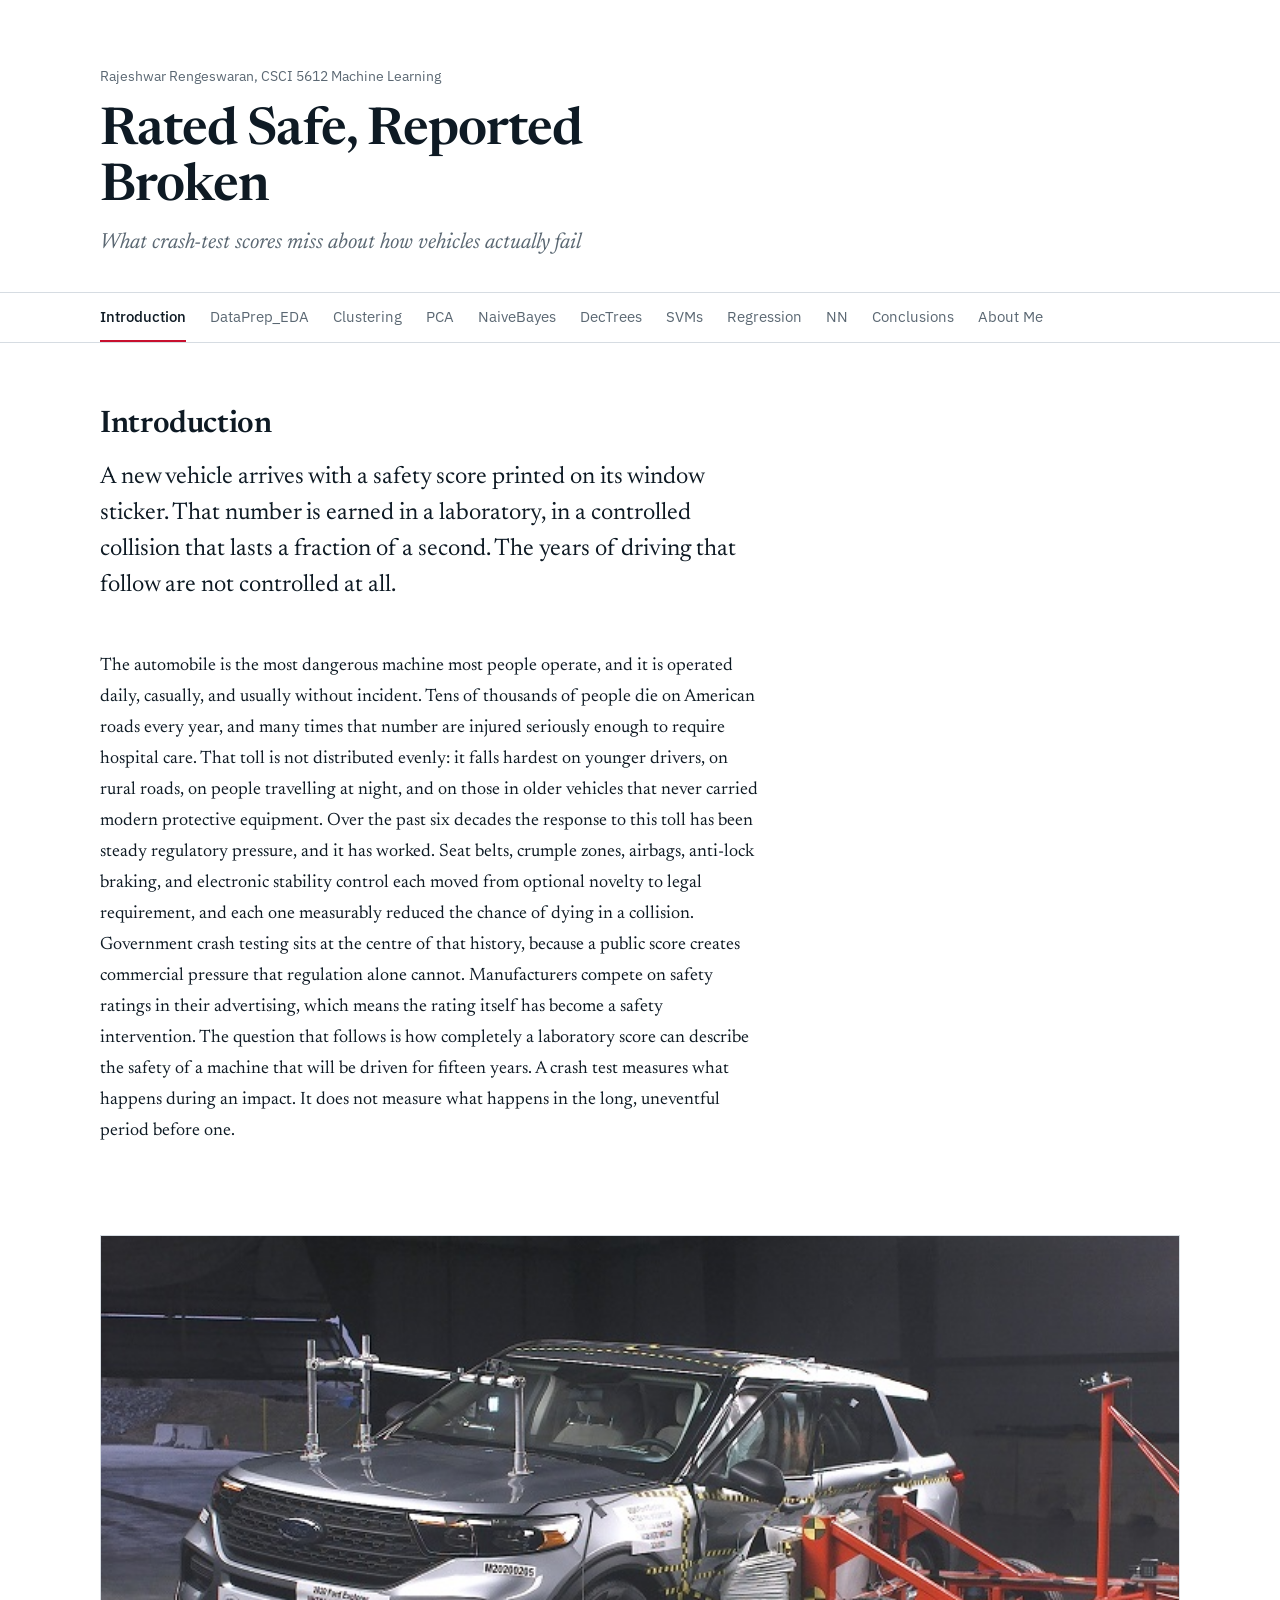
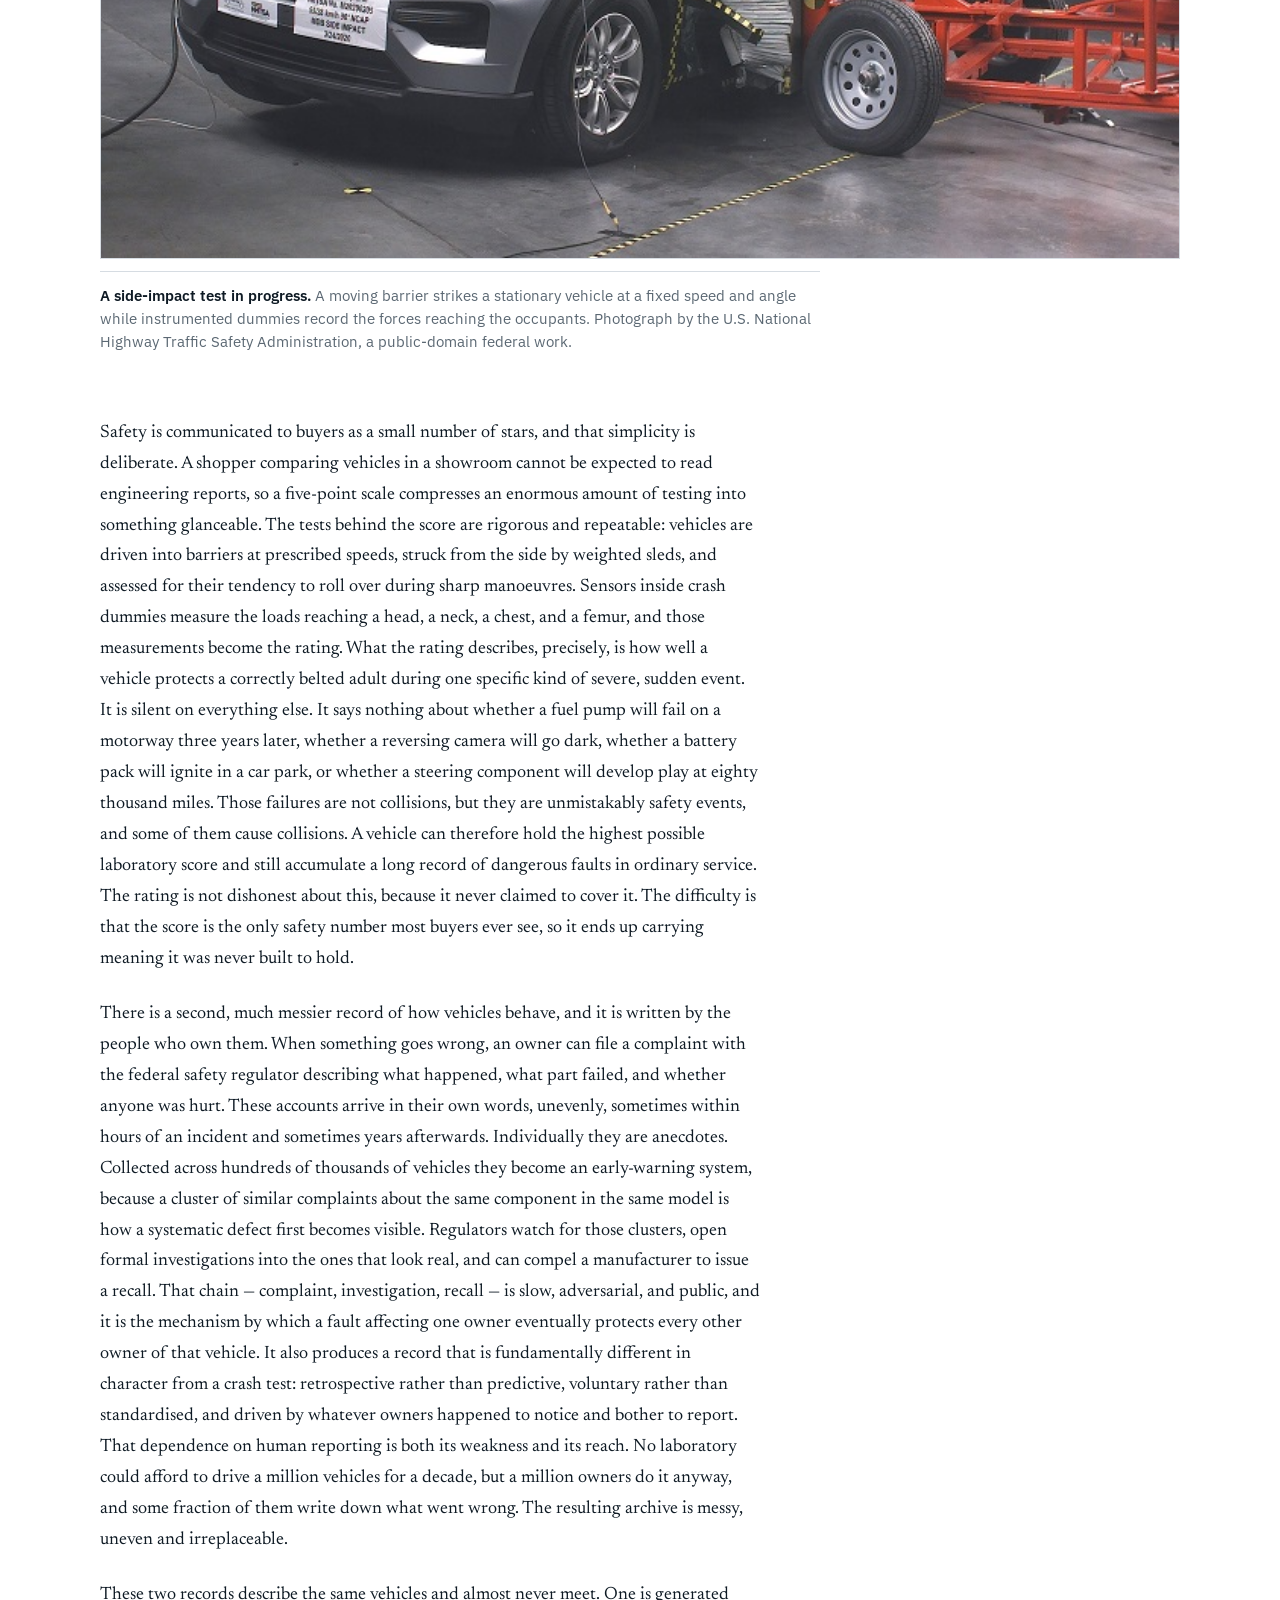
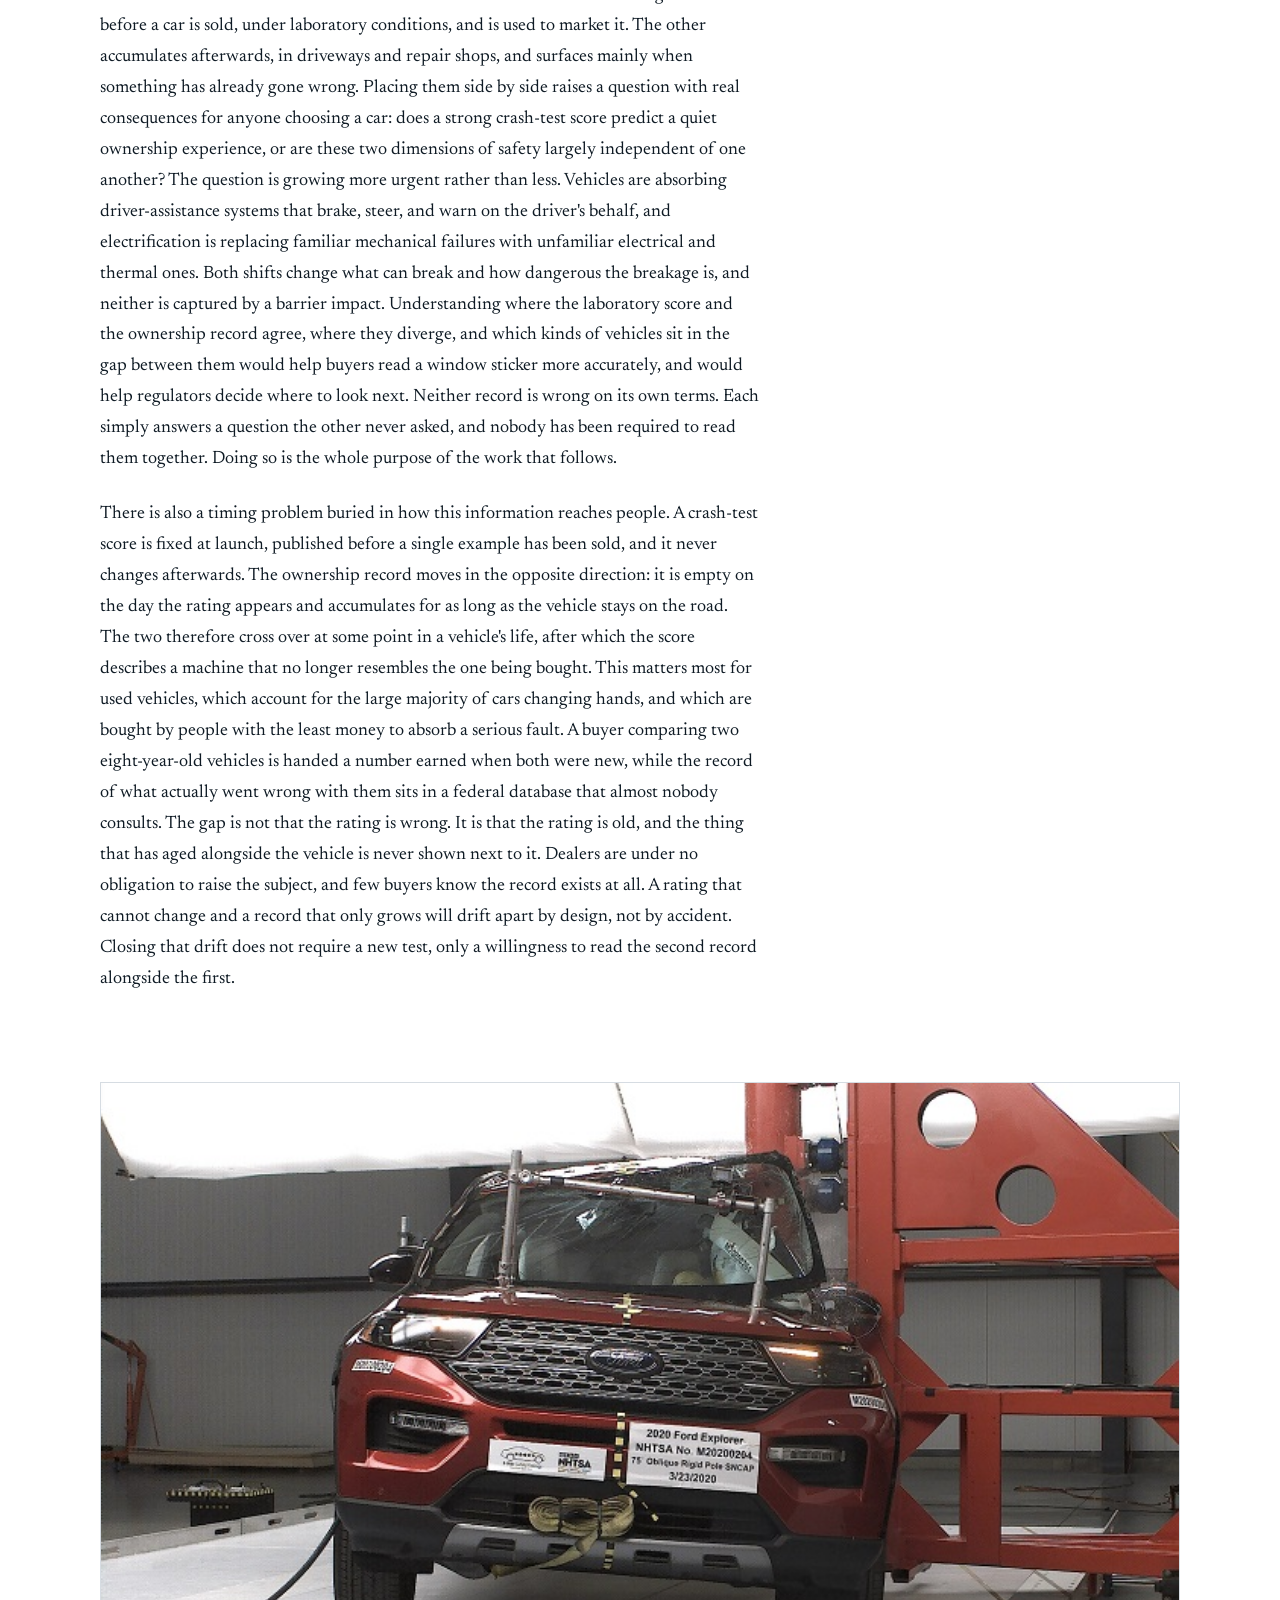
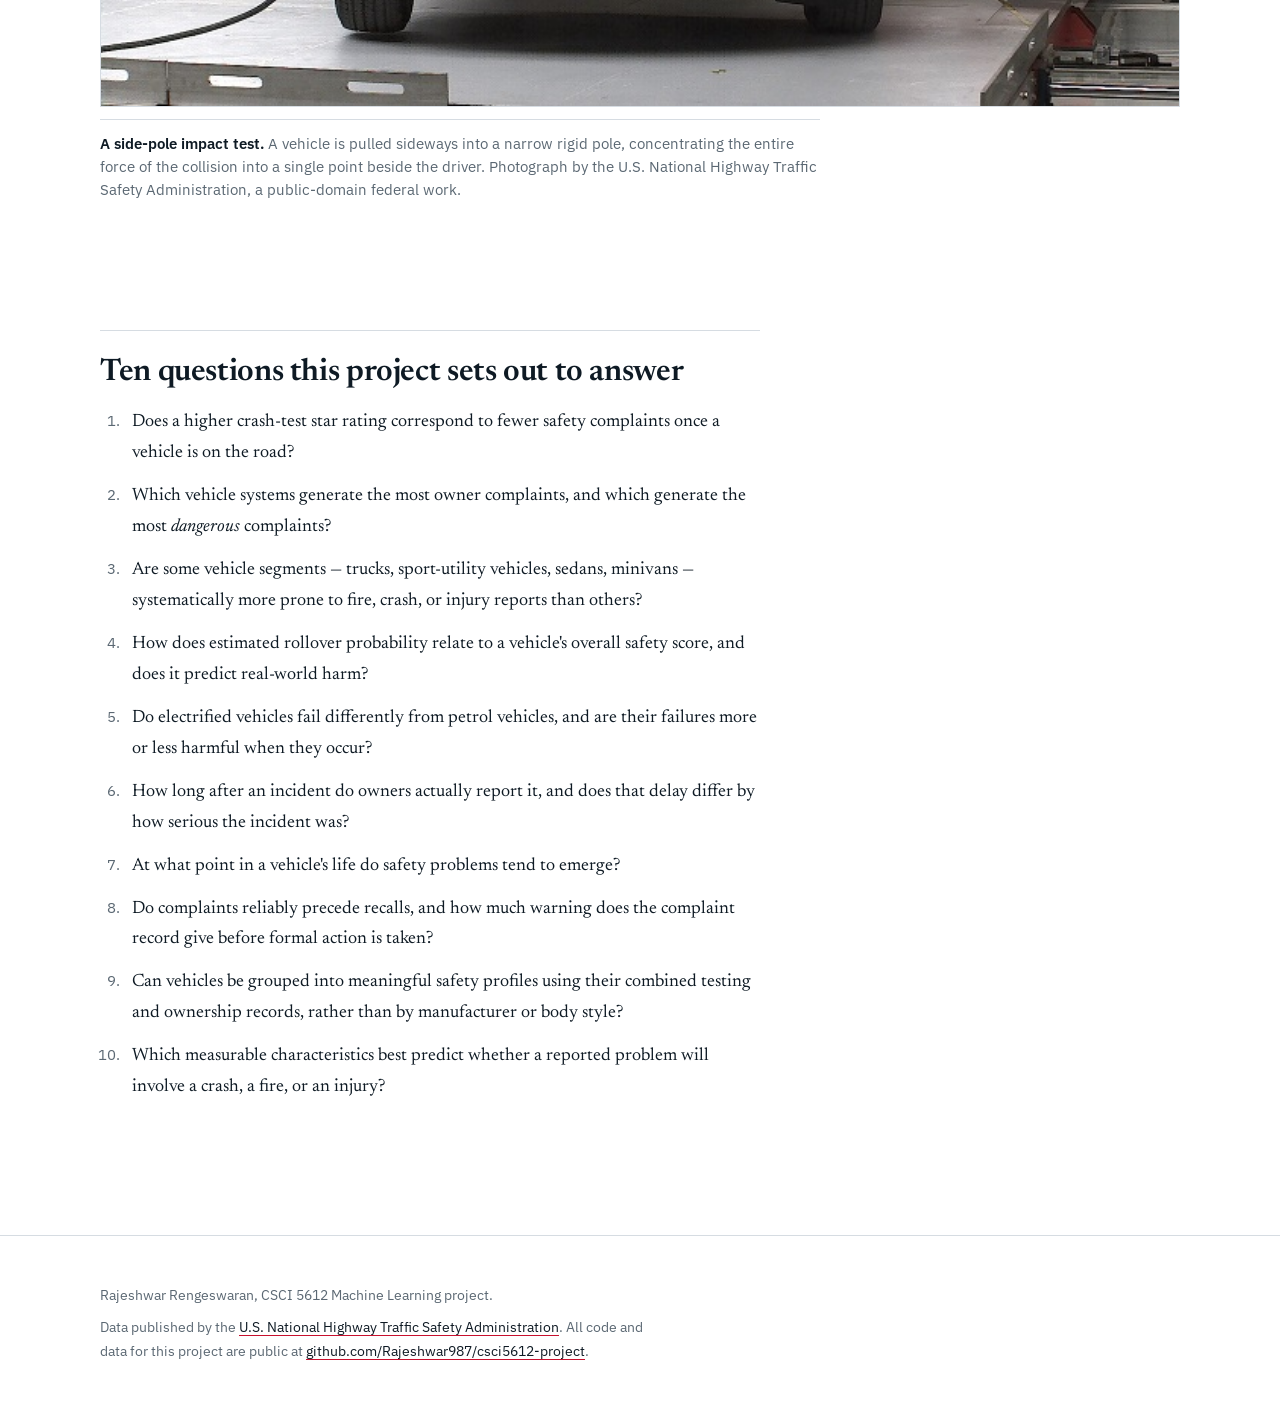
==== commit 4c1a78d2: "module 2 updates 2 Co-Authored-By: Claude Opus 5 <noreply@anthropic.com>" ====
--- a/index.html
+++ b/index.html
@@ -85,7 +85,10 @@
 component will develop play at eighty thousand miles. Those failures are not
 collisions, but they are unmistakably safety events, and some of them cause
 collisions. A vehicle can therefore hold the highest possible laboratory score
-and still accumulate a long record of dangerous faults in ordinary service.</p>
+and still accumulate a long record of dangerous faults in ordinary service. The
+rating is not dishonest about this, because it never claimed to cover it. The
+difficulty is that the score is the only safety number most buyers ever see, so
+it ends up carrying meaning it was never built to hold.</p>
 
 <p>There is a second, much messier record of how vehicles behave, and it is
 written by the people who own them. When something goes wrong, an owner can file
@@ -102,7 +105,11 @@
 affecting one owner eventually protects every other owner of that vehicle. It
 also produces a record that is fundamentally different in character from a crash
 test: retrospective rather than predictive, voluntary rather than standardised,
-and driven by whatever owners happened to notice and bother to report.</p>
+and driven by whatever owners happened to notice and bother to report. That
+dependence on human reporting is both its weakness and its reach. No laboratory
+could afford to drive a million vehicles for a decade, but a million owners do
+it anyway, and some fraction of them write down what went wrong. The resulting
+archive is messy, uneven and irreplaceable.</p>
 
 <p>These two records describe the same vehicles and almost never meet. One is
 generated before a car is sold, under laboratory conditions, and is used to
@@ -118,7 +125,10 @@
 neither is captured by a barrier impact. Understanding where the laboratory score
 and the ownership record agree, where they diverge, and which kinds of vehicles
 sit in the gap between them would help buyers read a window sticker more
-accurately, and would help regulators decide where to look next.</p>
+accurately, and would help regulators decide where to look next. Neither record
+is wrong on its own terms. Each simply answers a question the other never
+asked, and nobody has been required to read them together. Doing so is the
+whole purpose of the work that follows.</p>
 
 <p>There is also a timing problem buried in how this information reaches people.
 A crash-test score is fixed at launch, published before a single example has
@@ -133,7 +143,11 @@
 new, while the record of what actually went wrong with them sits in a federal
 database that almost nobody consults. The gap is not that the rating is wrong.
 It is that the rating is old, and the thing that has aged alongside the vehicle
-is never shown next to it.</p>
+is never shown next to it. Dealers are under no obligation to raise the
+subject, and few buyers know the record exists at all. A rating that cannot
+change and a record that only grows will drift apart by design, not by
+accident. Closing that drift does not require a new test, only a willingness to
+read the second record alongside the first.</p>
 
 <figure>
   <img src="assets/img/crashtest_pole.jpg"
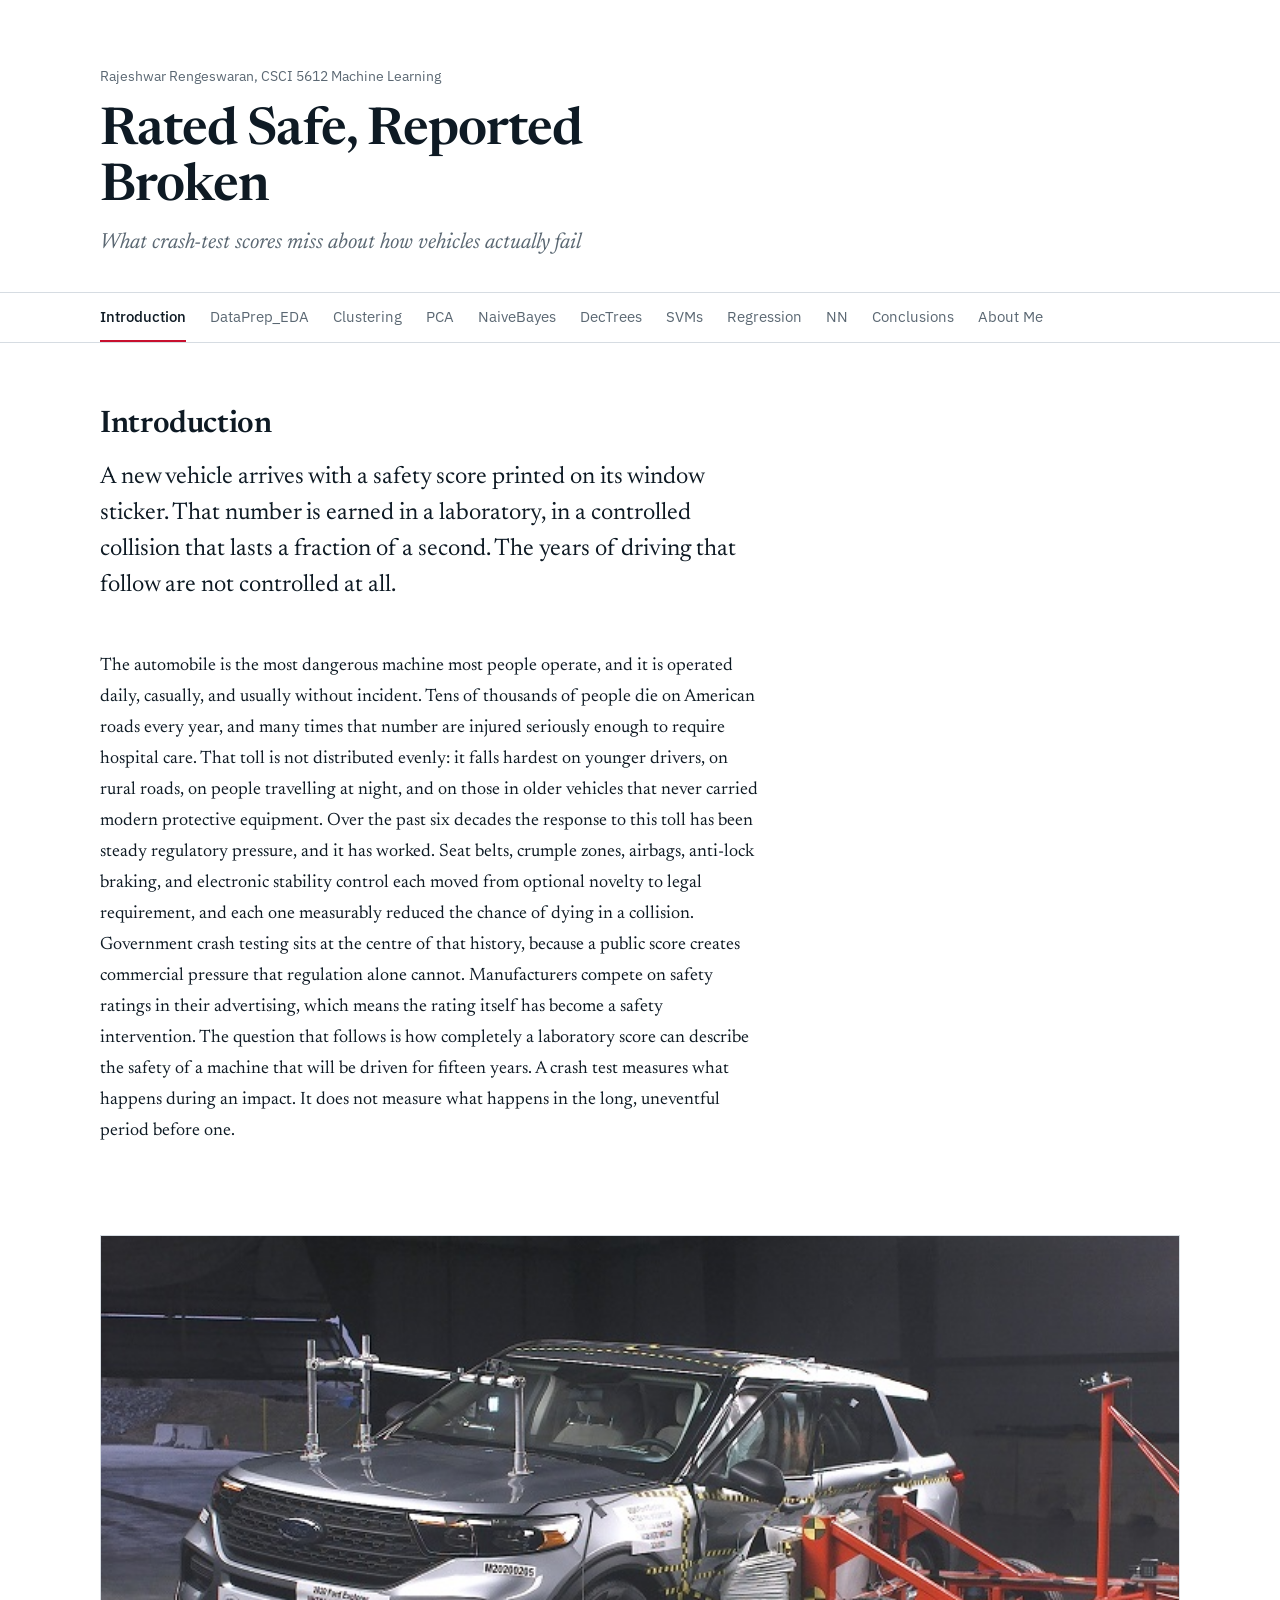
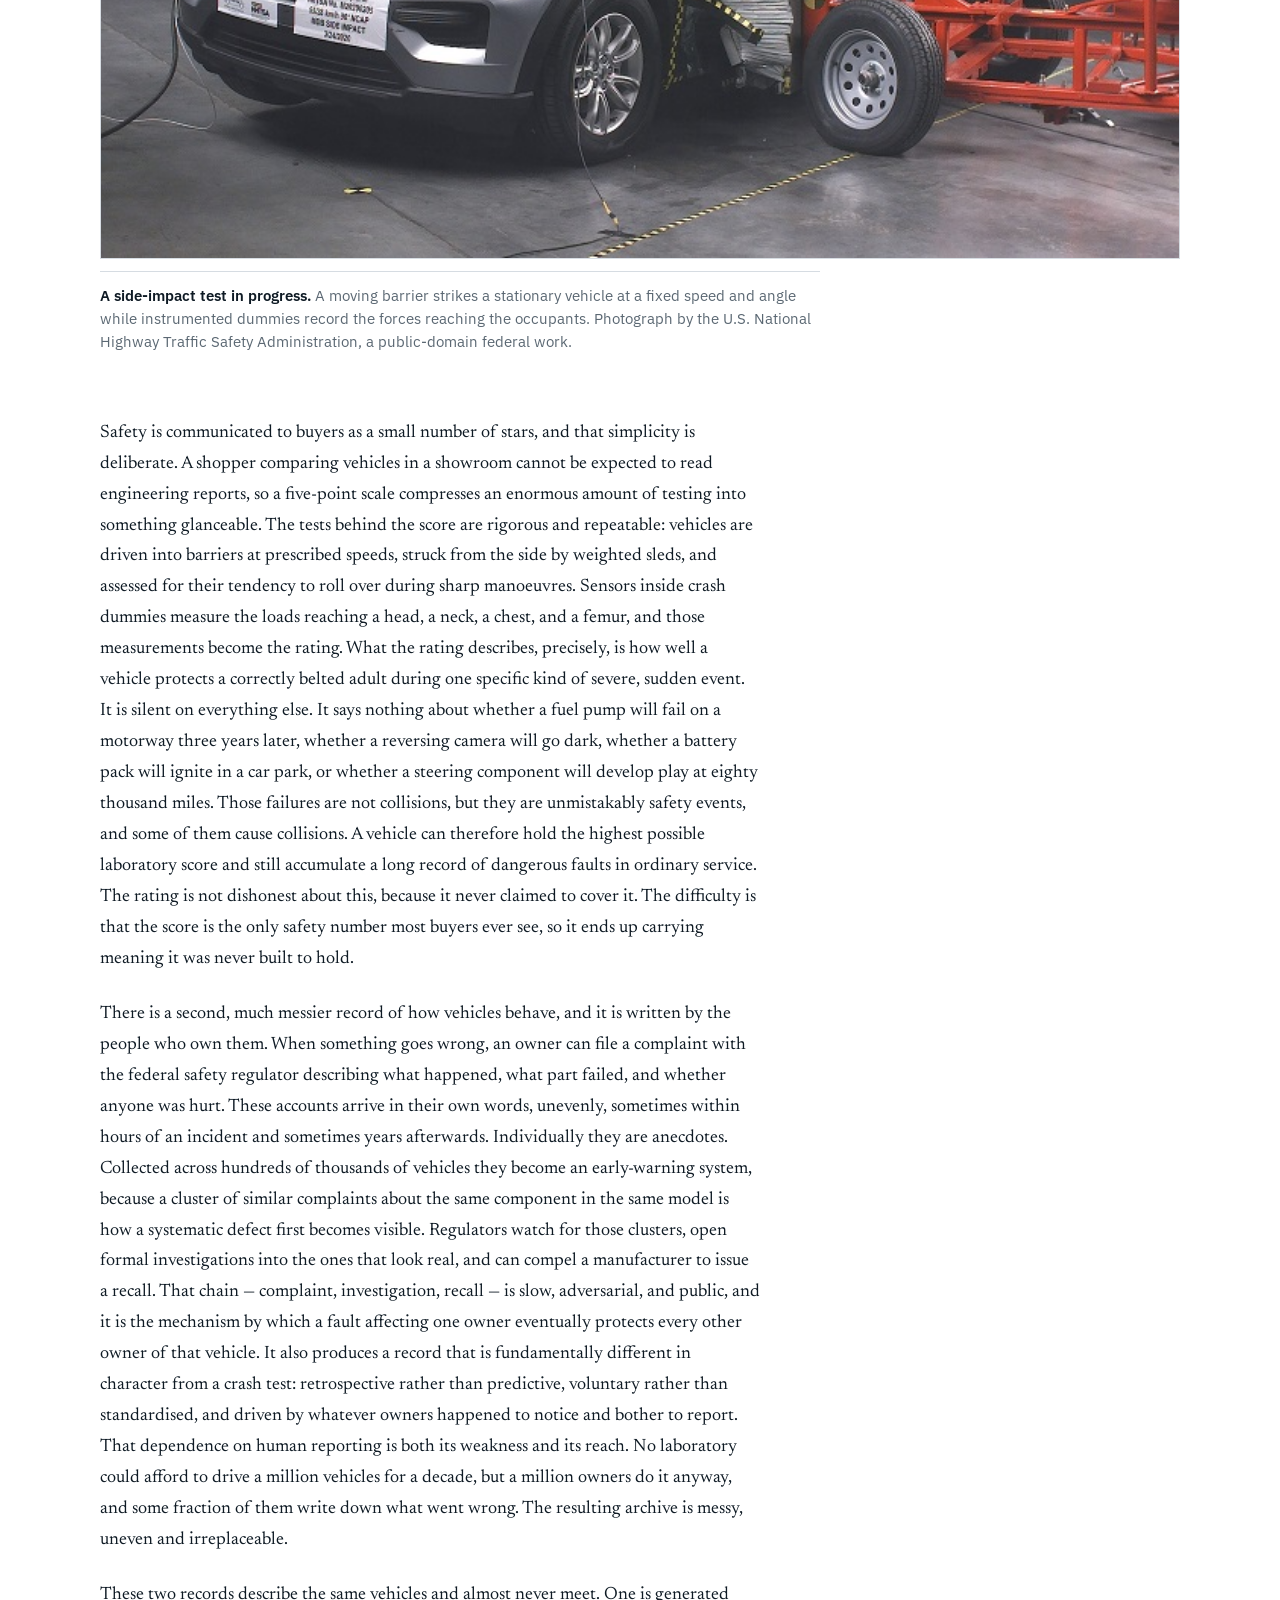
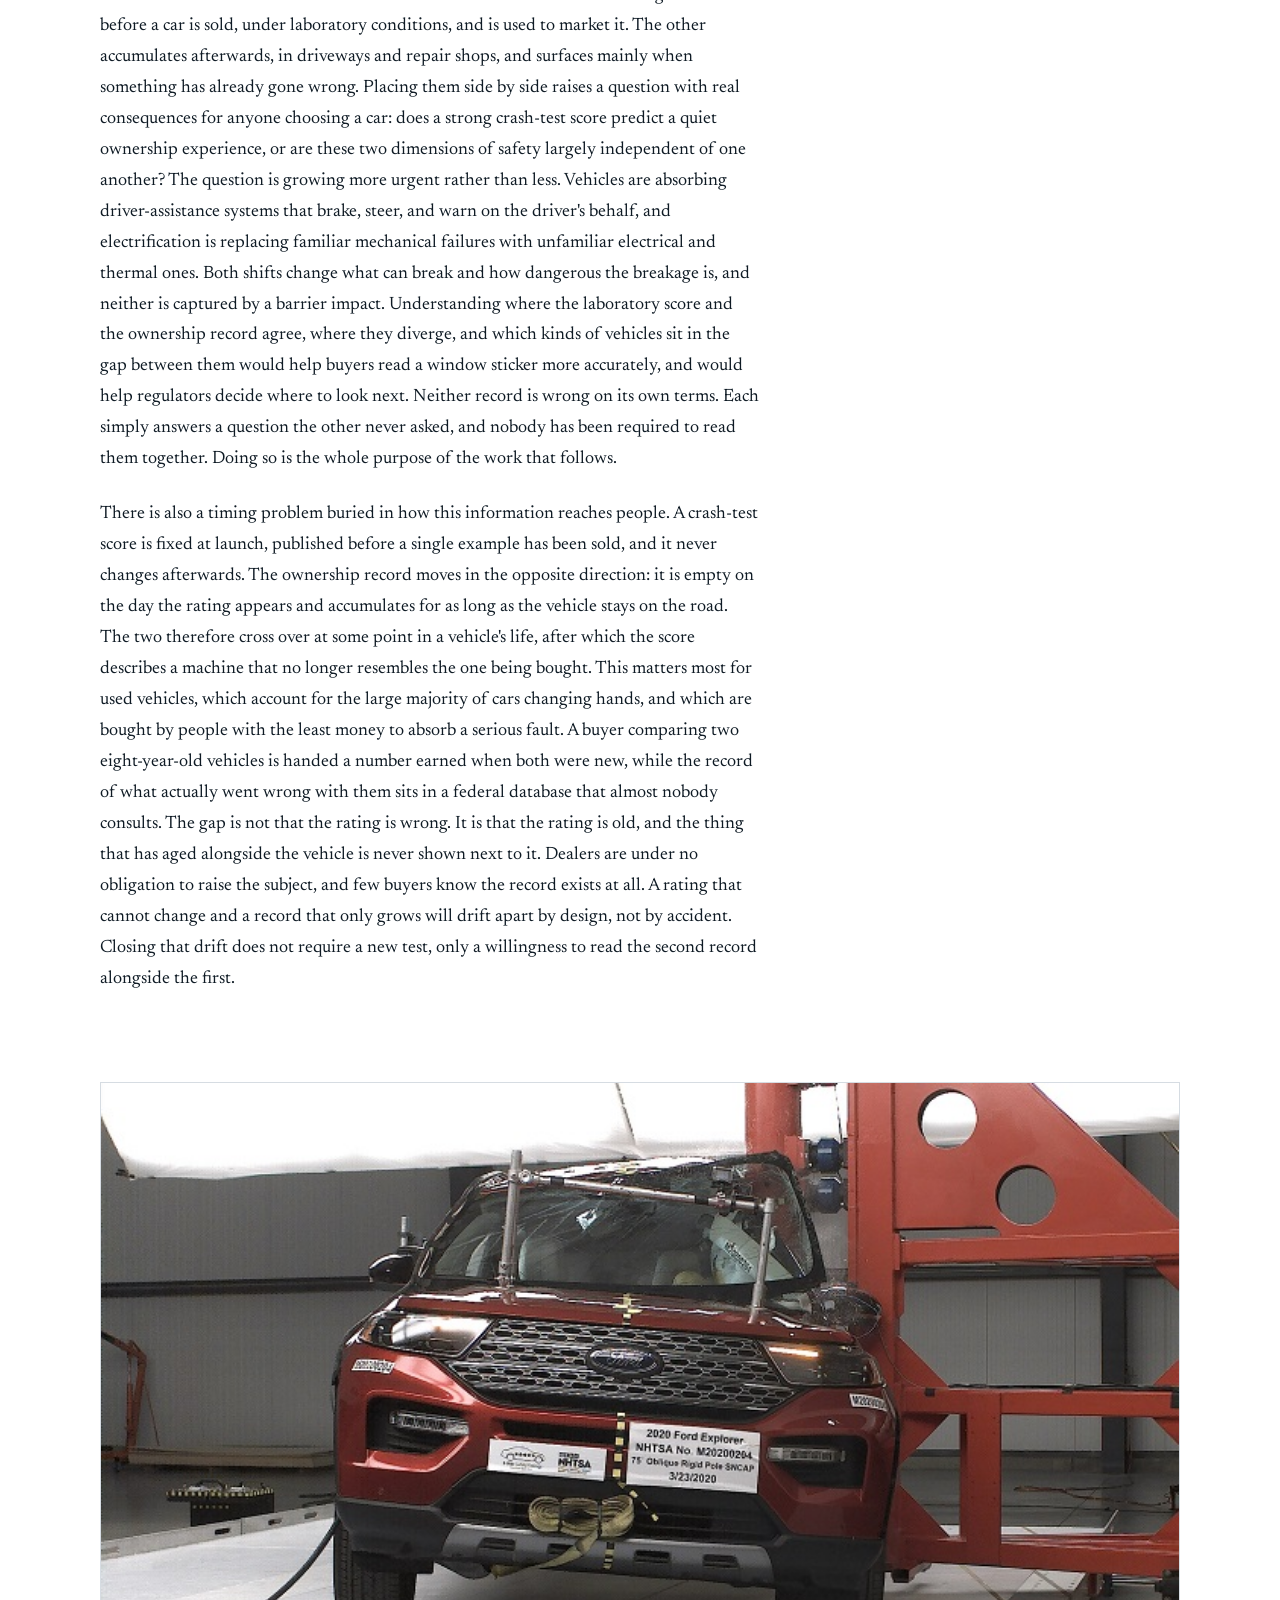
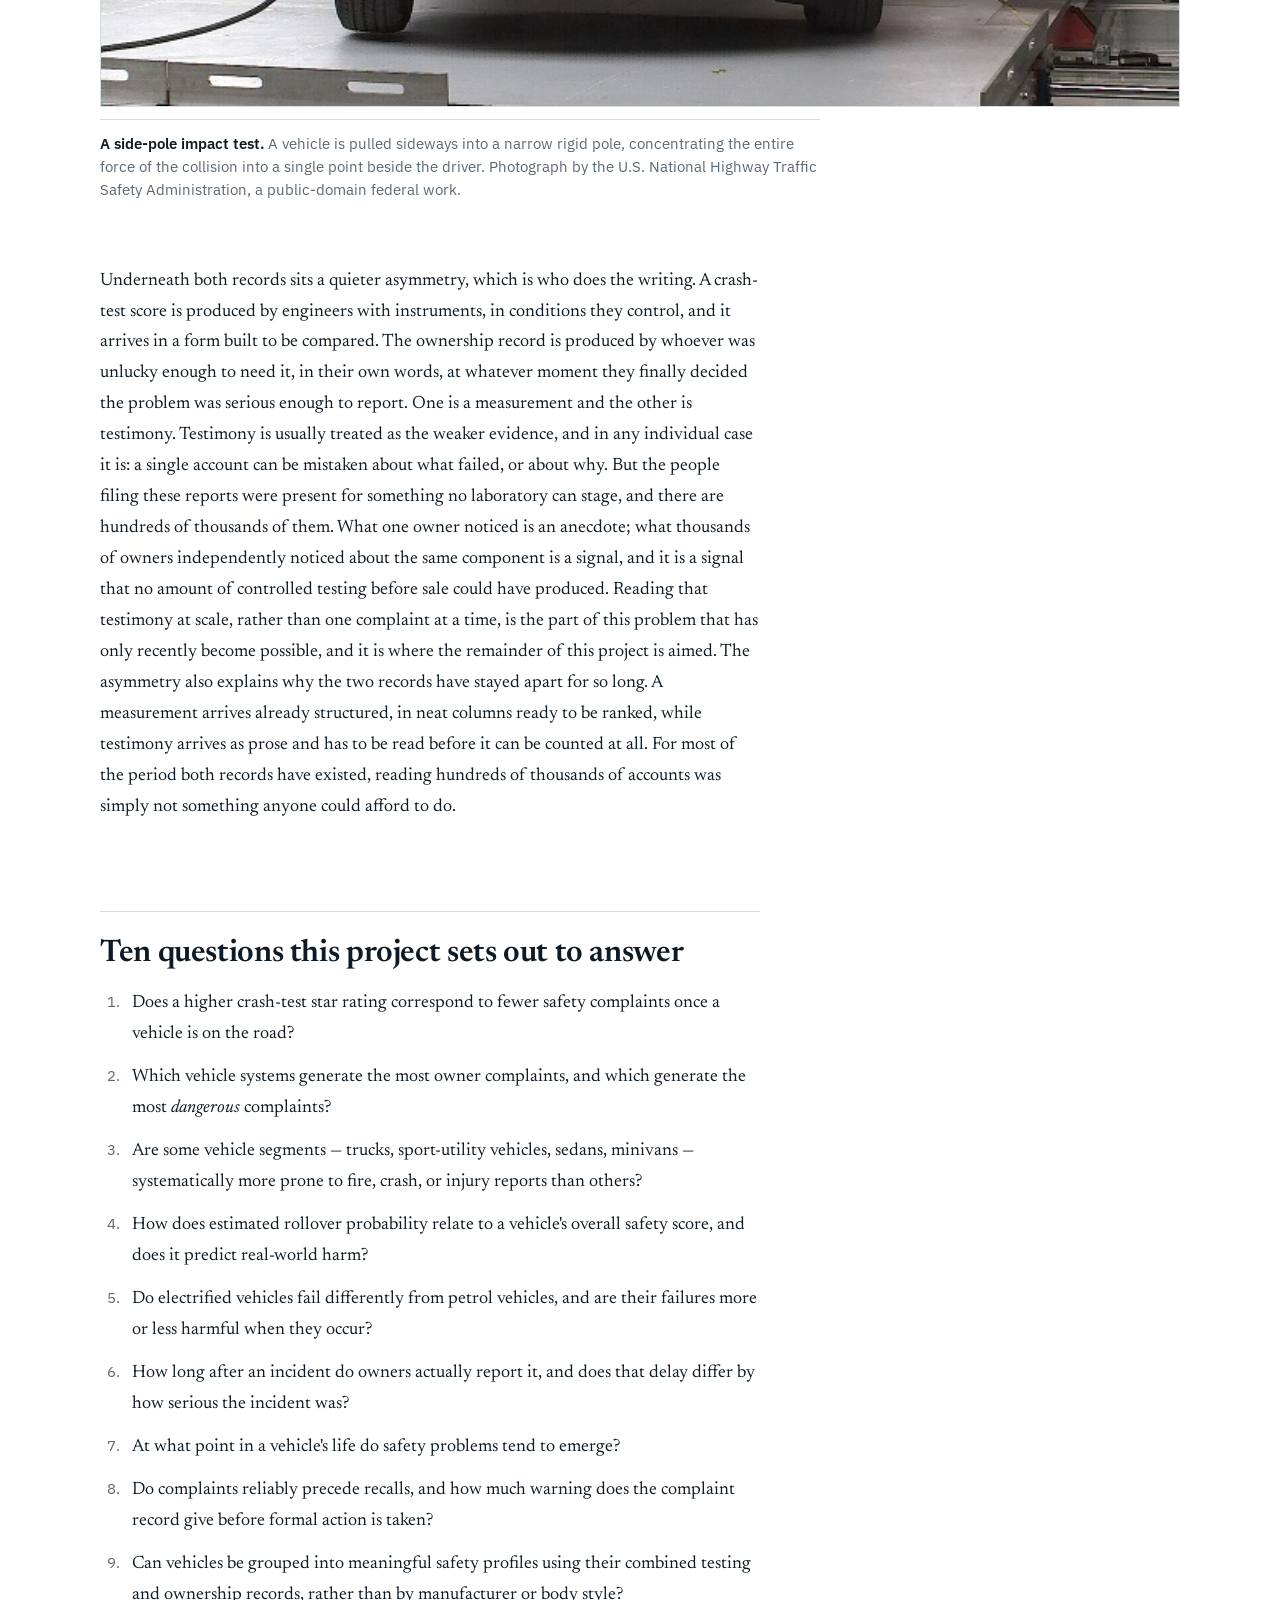
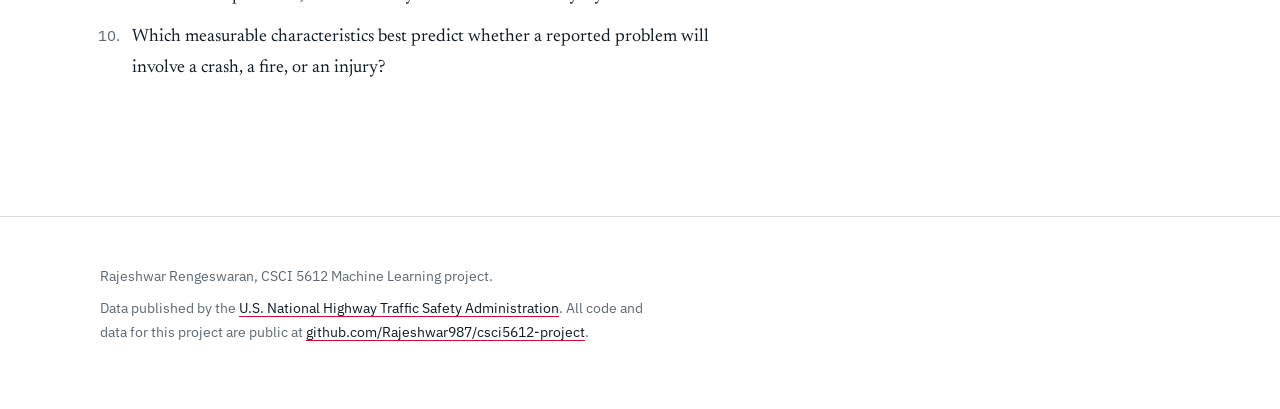
==== commit 6f45d439: "Module 3 updates" ====
--- a/index.html
+++ b/index.html
@@ -158,6 +158,27 @@
   Safety Administration, a public-domain federal work.</figcaption>
 </figure>
 
+<p>Underneath both records sits a quieter asymmetry, which is who does the
+writing. A crash-test score is produced by engineers with instruments, in
+conditions they control, and it arrives in a form built to be compared. The
+ownership record is produced by whoever was unlucky enough to need it, in their
+own words, at whatever moment they finally decided the problem was serious
+enough to report. One is a measurement and the other is testimony. Testimony is
+usually treated as the weaker evidence, and in any individual case it is: a
+single account can be mistaken about what failed, or about why. But the people
+filing these reports were present for something no laboratory can stage, and
+there are hundreds of thousands of them. What one owner noticed is an anecdote;
+what thousands of owners independently noticed about the same component is a
+signal, and it is a signal that no amount of controlled testing before sale
+could have produced. Reading that testimony at scale, rather than one complaint
+at a time, is the part of this problem that has only recently become possible,
+and it is where the remainder of this project is aimed. The asymmetry also
+explains why the two records have stayed apart for so long. A measurement
+arrives already structured, in neat columns ready to be ranked, while testimony
+arrives as prose and has to be read before it can be counted at all. For most
+of the period both records have existed, reading hundreds of thousands of
+accounts was simply not something anyone could afford to do.</p>
+
 <h2>Ten questions this project sets out to answer</h2>
 <ol class="questions">
   <li>Does a higher crash-test star rating correspond to fewer safety complaints
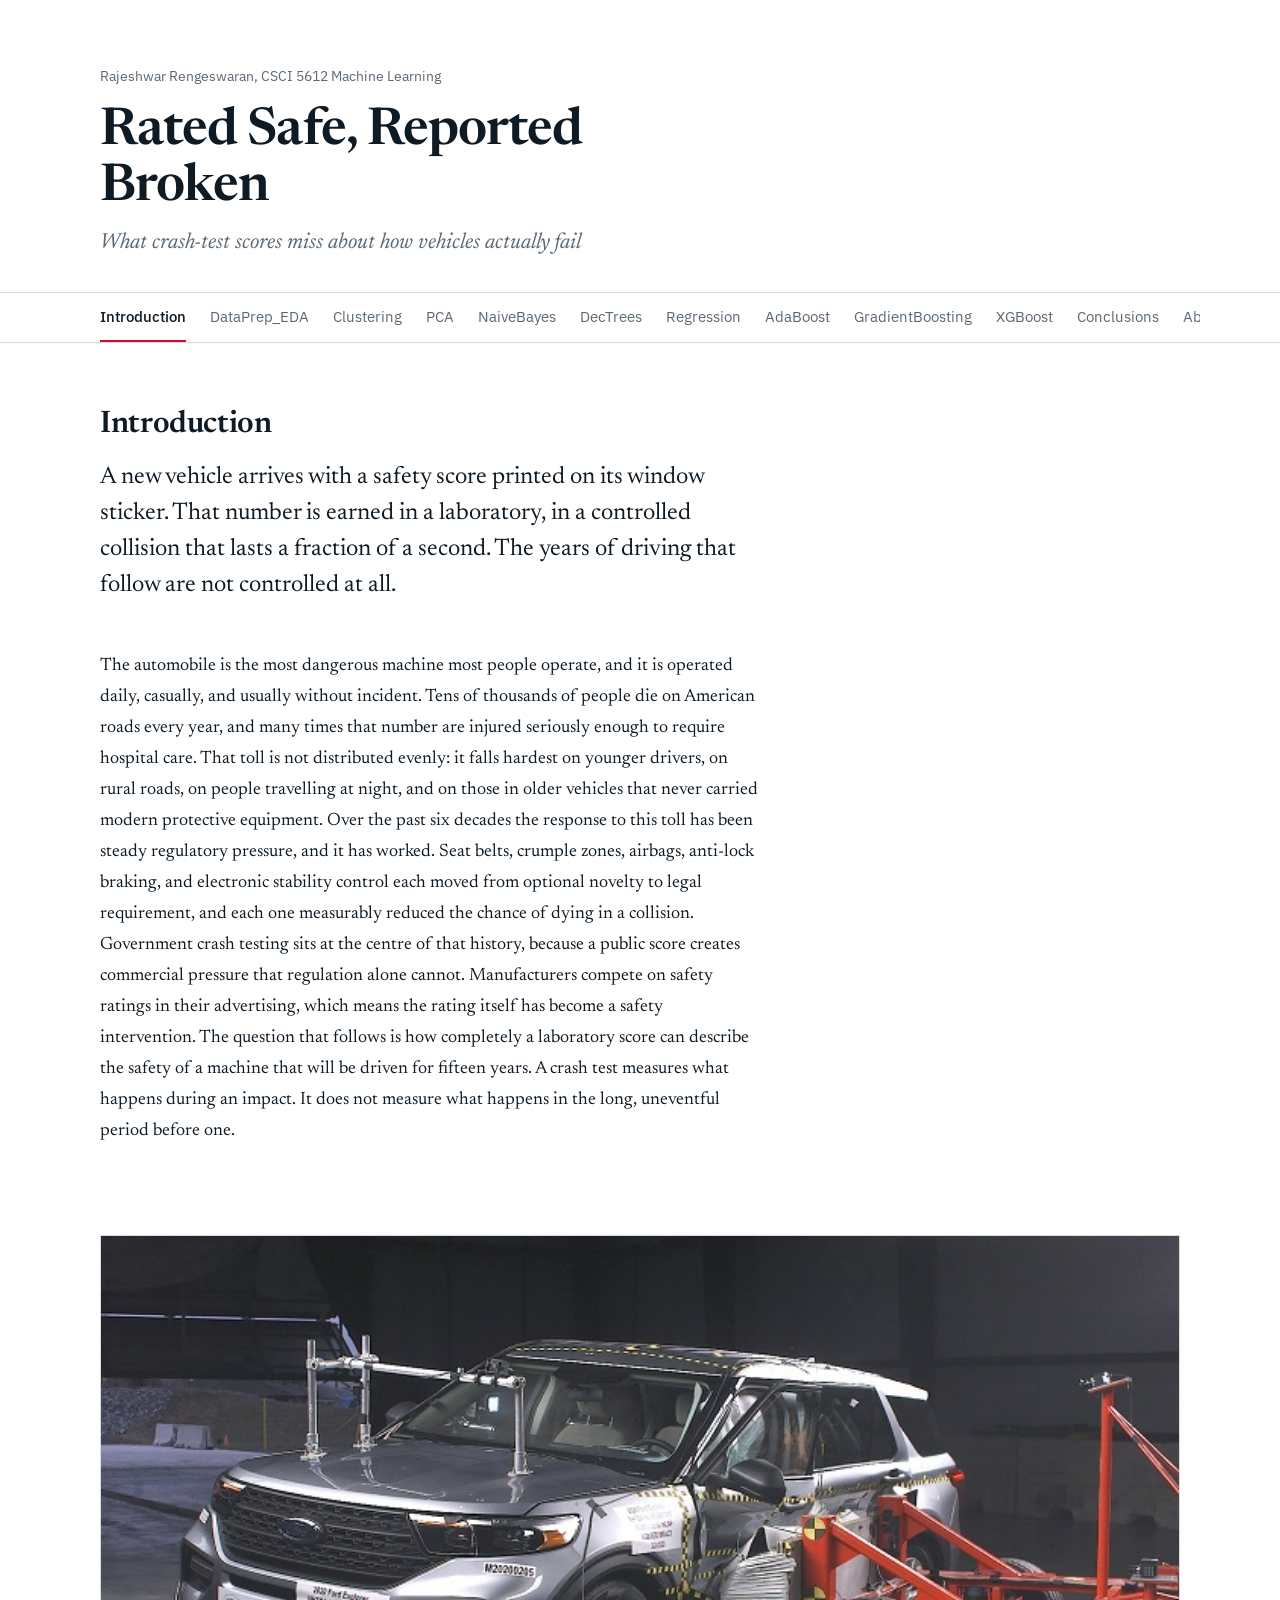
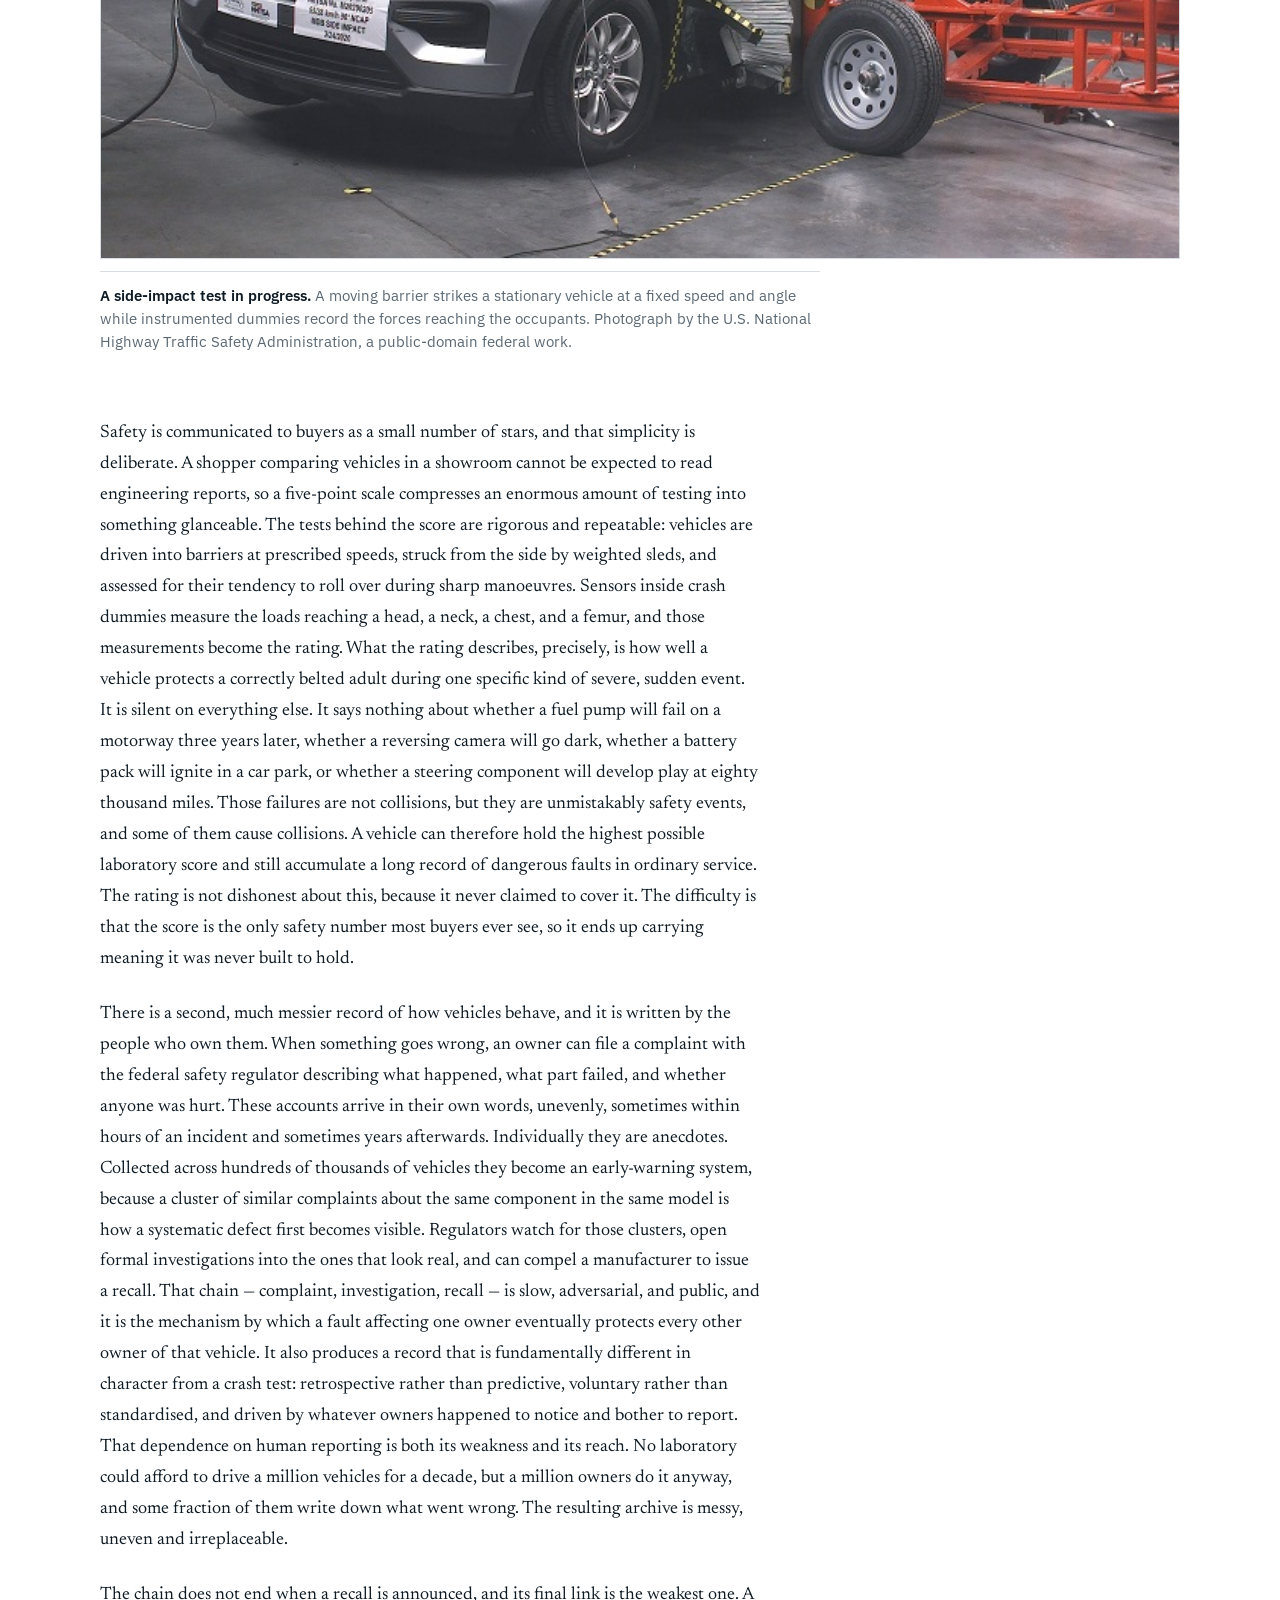
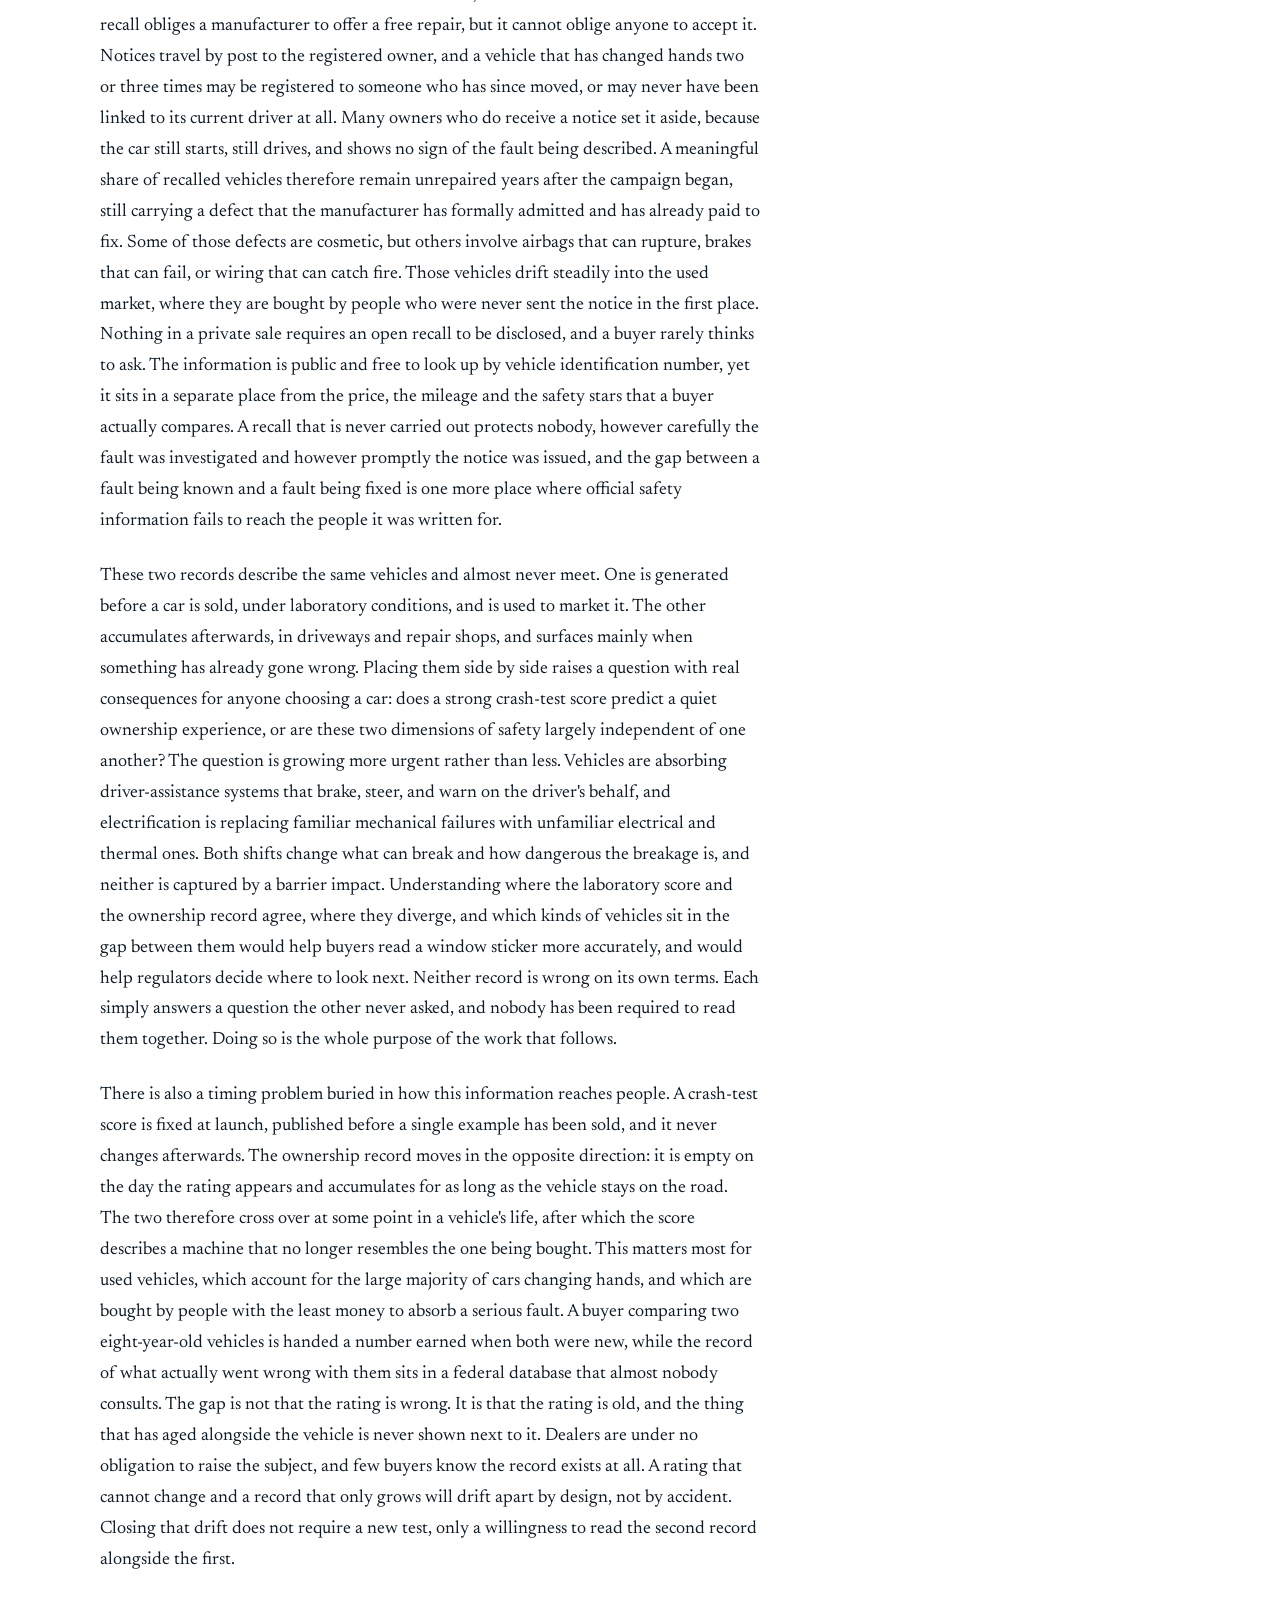
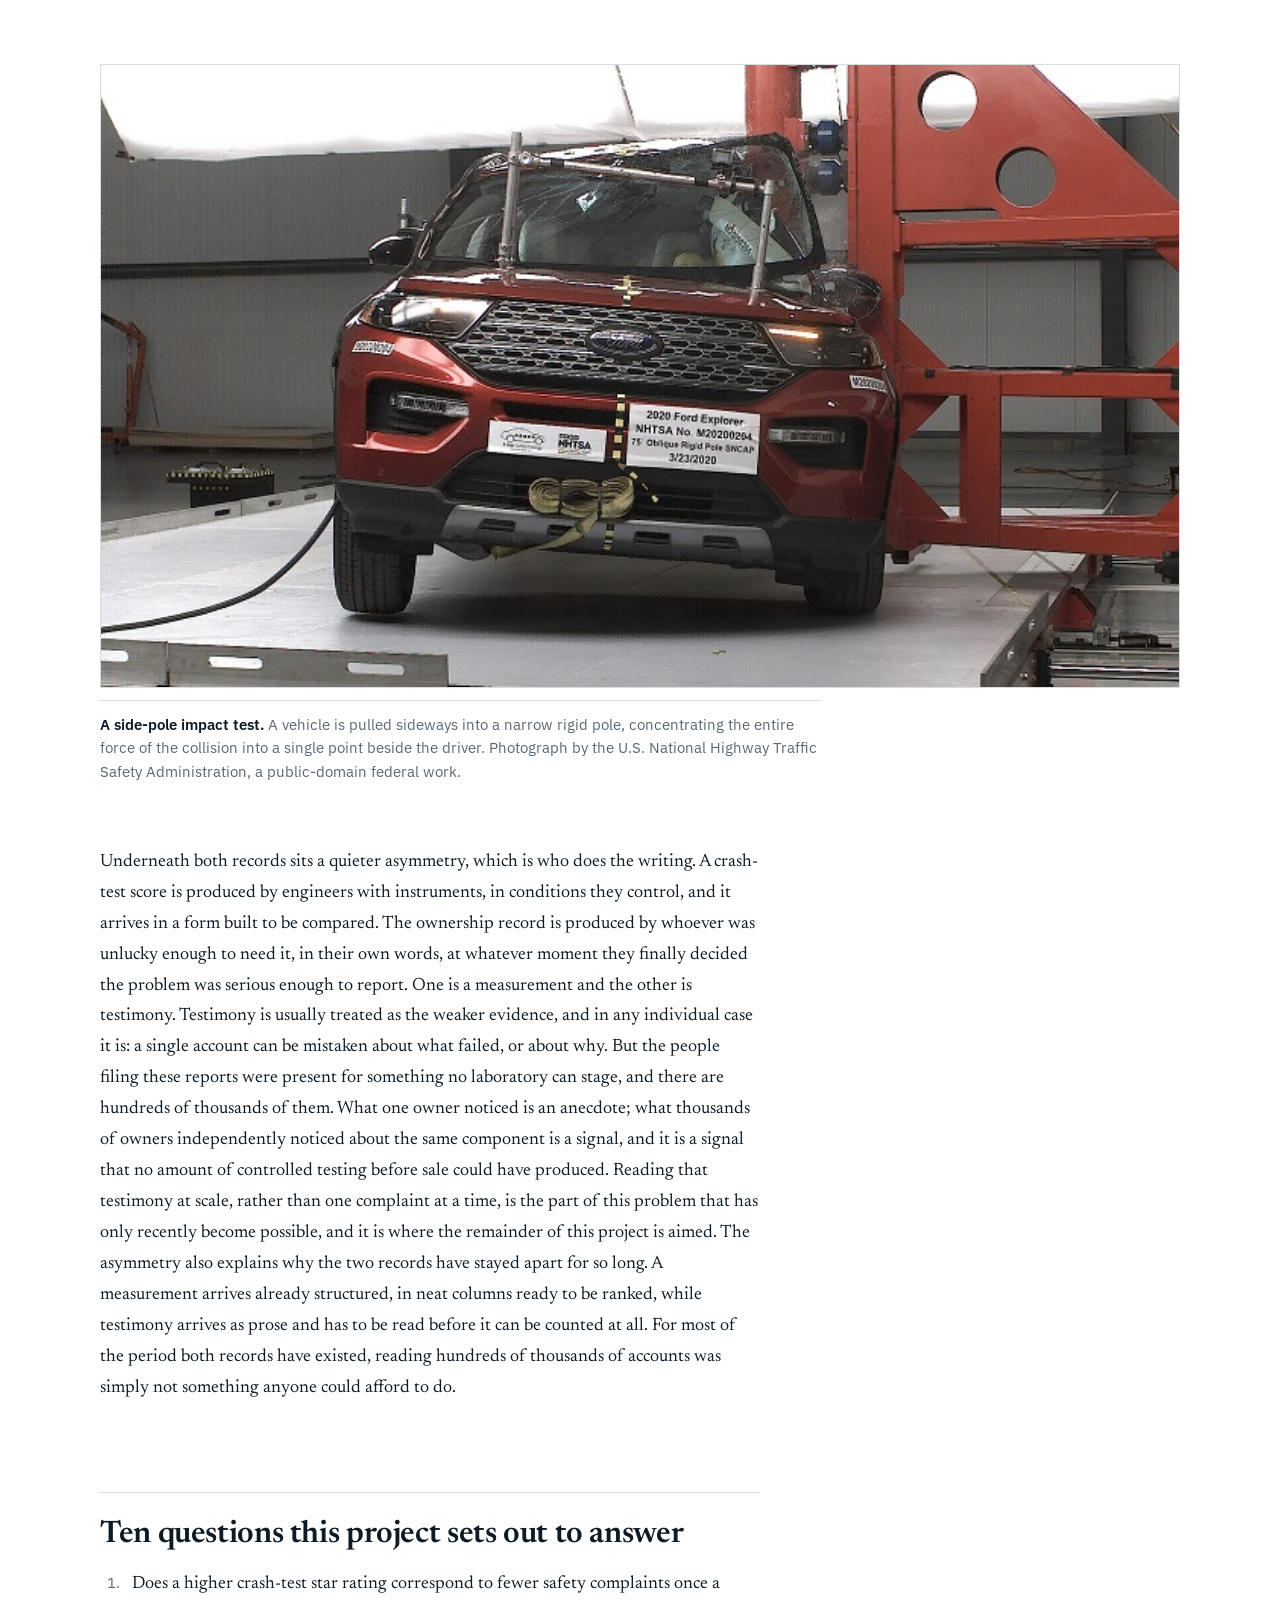
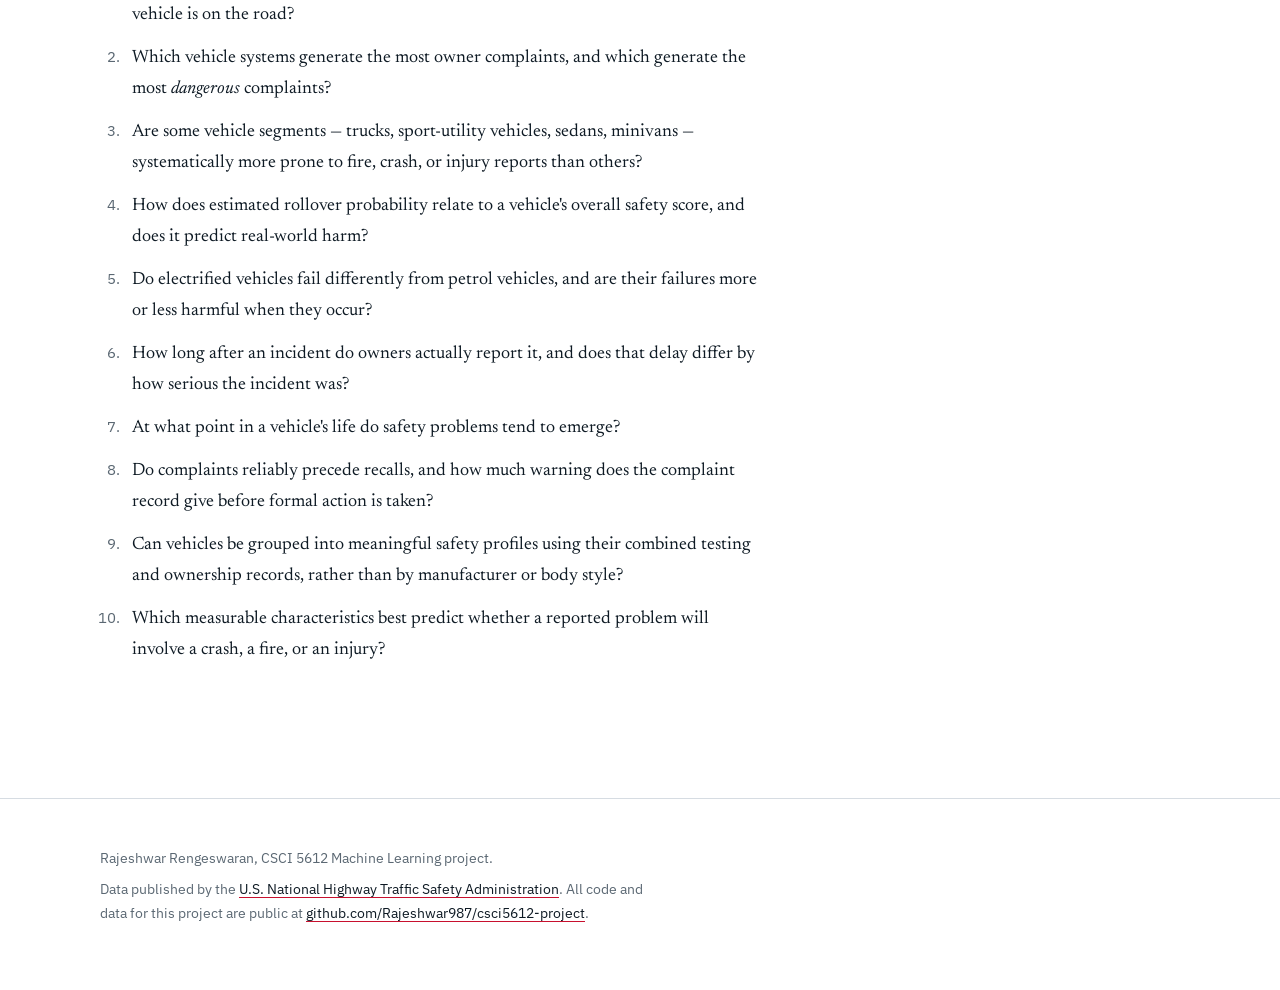
==== commit 54469311: "Module 4 updates Module 4 updates" ====
--- a/index.html
+++ b/index.html
@@ -26,9 +26,10 @@
       <a href="pca.html">PCA</a>
       <a href="naivebayes.html">NaiveBayes</a>
       <a href="dectrees.html">DecTrees</a>
-      <a href="svms.html">SVMs</a>
       <a href="regression.html">Regression</a>
-      <a href="nn.html">NN</a>
+      <a href="adaboost.html">AdaBoost</a>
+      <a href="gradientboosting.html">GradientBoosting</a>
+      <a href="xgboost.html">XGBoost</a>
       <a href="conclusions.html">Conclusions</a>
       <a href="about.html">About Me</a>
   </div>
@@ -110,6 +111,28 @@
 could afford to drive a million vehicles for a decade, but a million owners do
 it anyway, and some fraction of them write down what went wrong. The resulting
 archive is messy, uneven and irreplaceable.</p>
+
+<p>The chain does not end when a recall is announced, and its final link is the
+weakest one. A recall obliges a manufacturer to offer a free repair, but it
+cannot oblige anyone to accept it. Notices travel by post to the registered
+owner, and a vehicle that has changed hands two or three times may be registered
+to someone who has since moved, or may never have been linked to its current
+driver at all. Many owners who do receive a notice set it aside, because the car
+still starts, still drives, and shows no sign of the fault being described. A
+meaningful share of recalled vehicles therefore remain unrepaired years after
+the campaign began, still carrying a defect that the manufacturer has formally
+admitted and has already paid to fix. Some of those defects are cosmetic, but
+others involve airbags that can rupture, brakes that can fail, or wiring that
+can catch fire. Those vehicles drift steadily into the used market, where they
+are bought by people who were never sent the notice in the first place. Nothing
+in a private sale requires an open recall to be disclosed, and a buyer rarely
+thinks to ask. The information is public and free to look up by vehicle
+identification number, yet it sits in a separate place from the price, the
+mileage and the safety stars that a buyer actually compares. A recall that is
+never carried out protects nobody, however carefully the fault was investigated
+and however promptly the notice was issued, and the gap between a fault being
+known and a fault being fixed is one more place where official safety
+information fails to reach the people it was written for.</p>
 
 <p>These two records describe the same vehicles and almost never meet. One is
 generated before a car is sold, under laboratory conditions, and is used to
